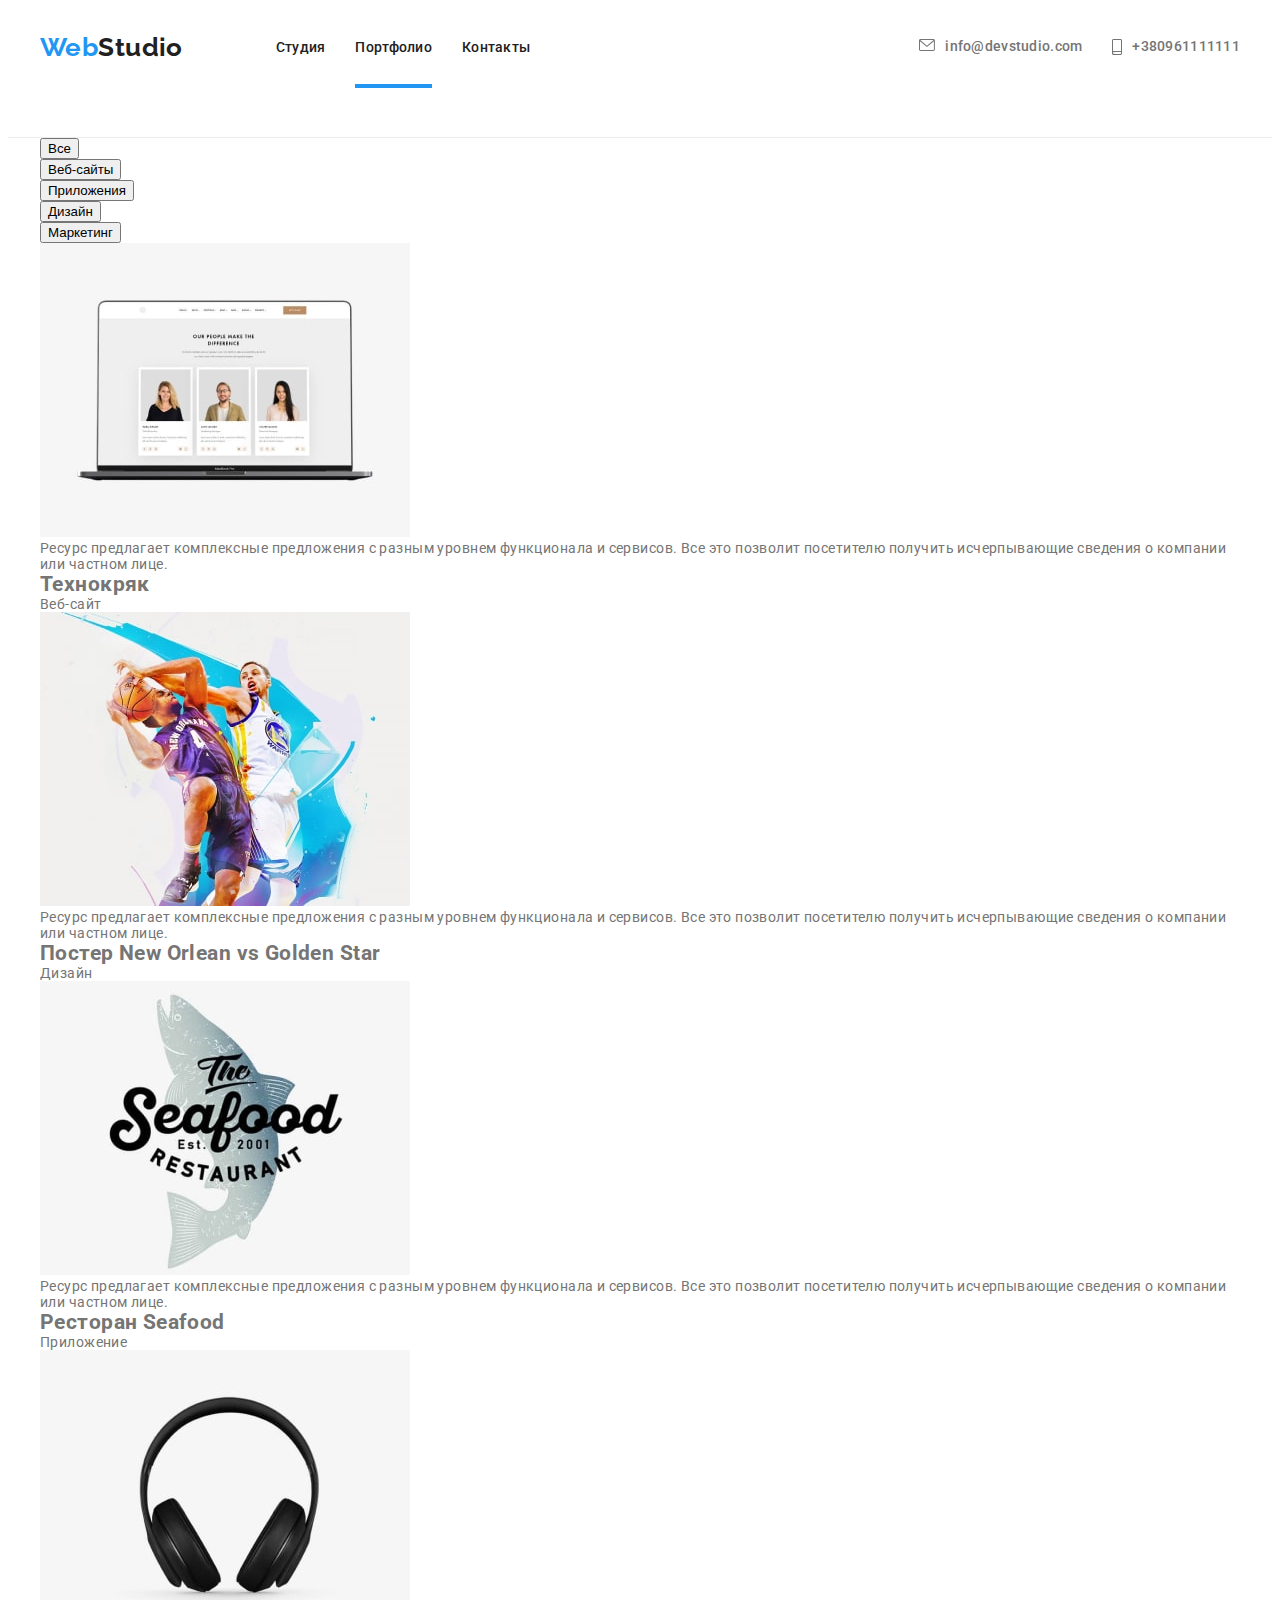
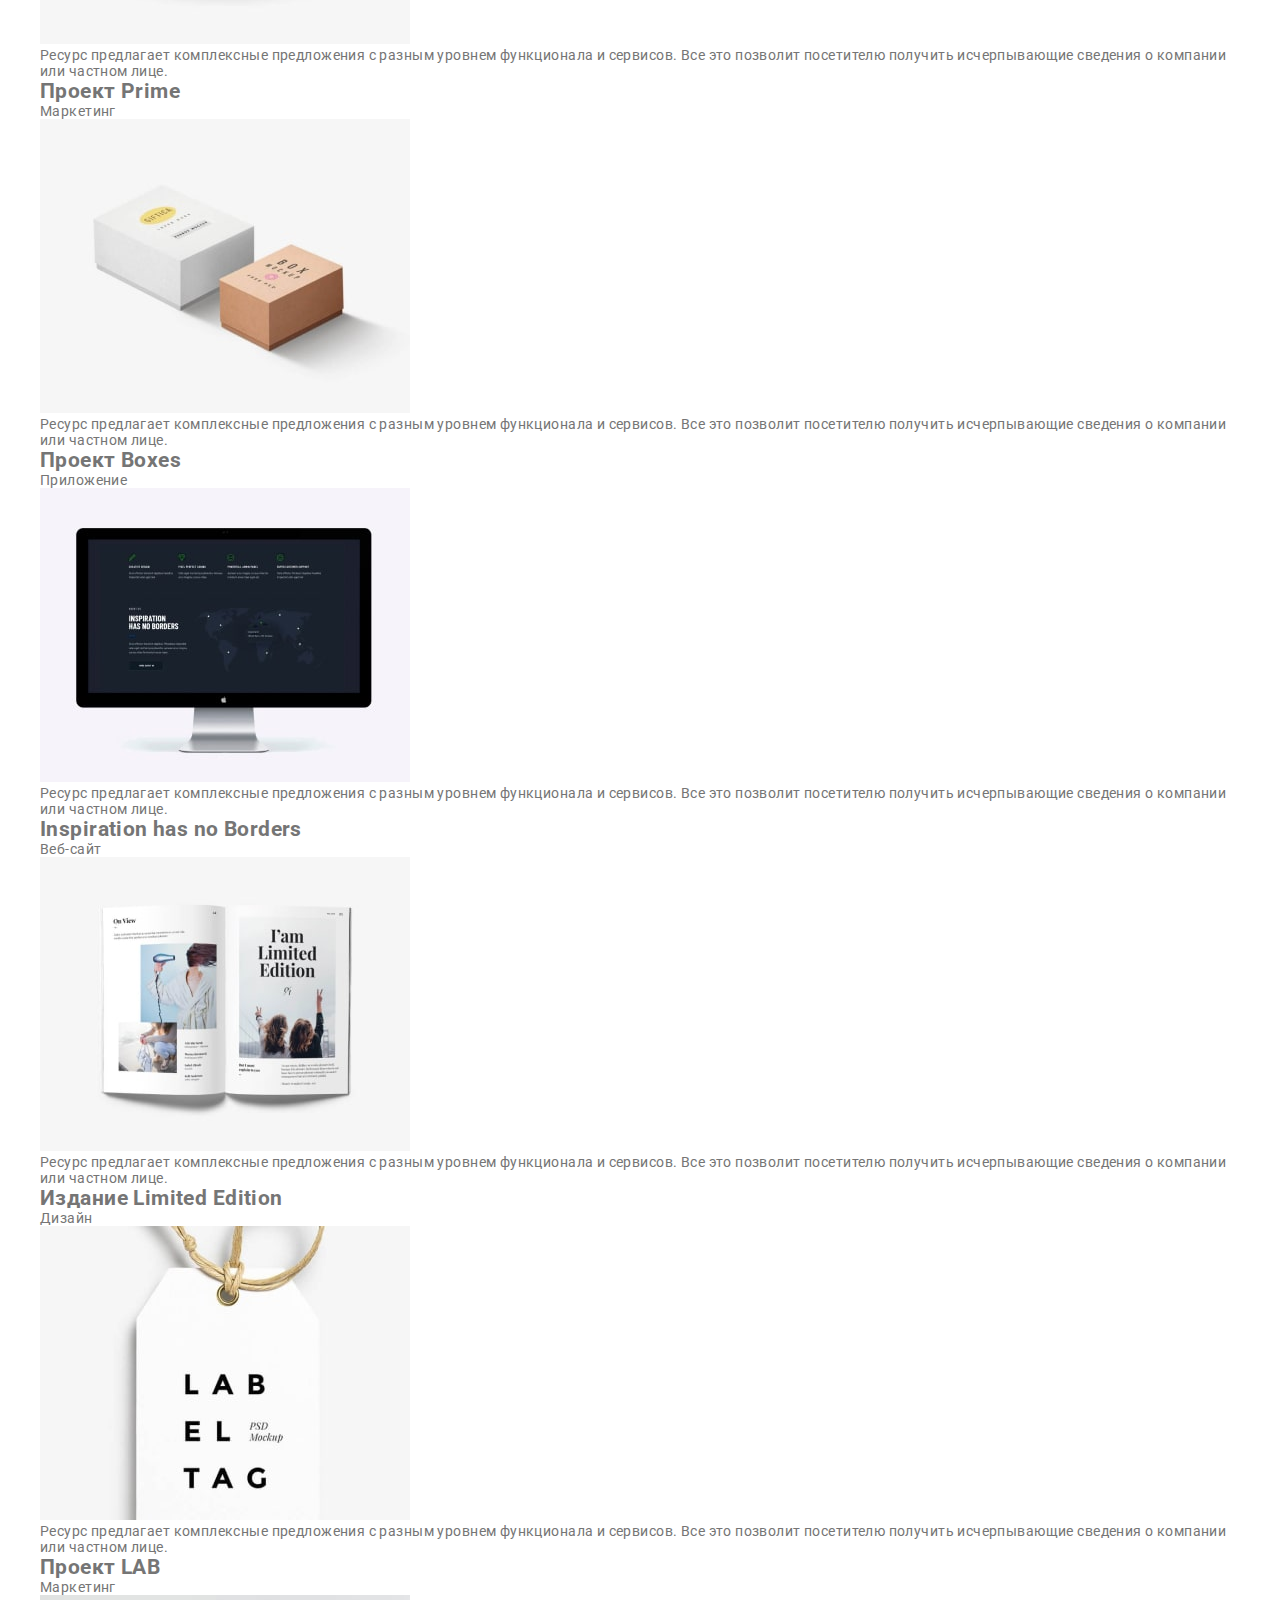
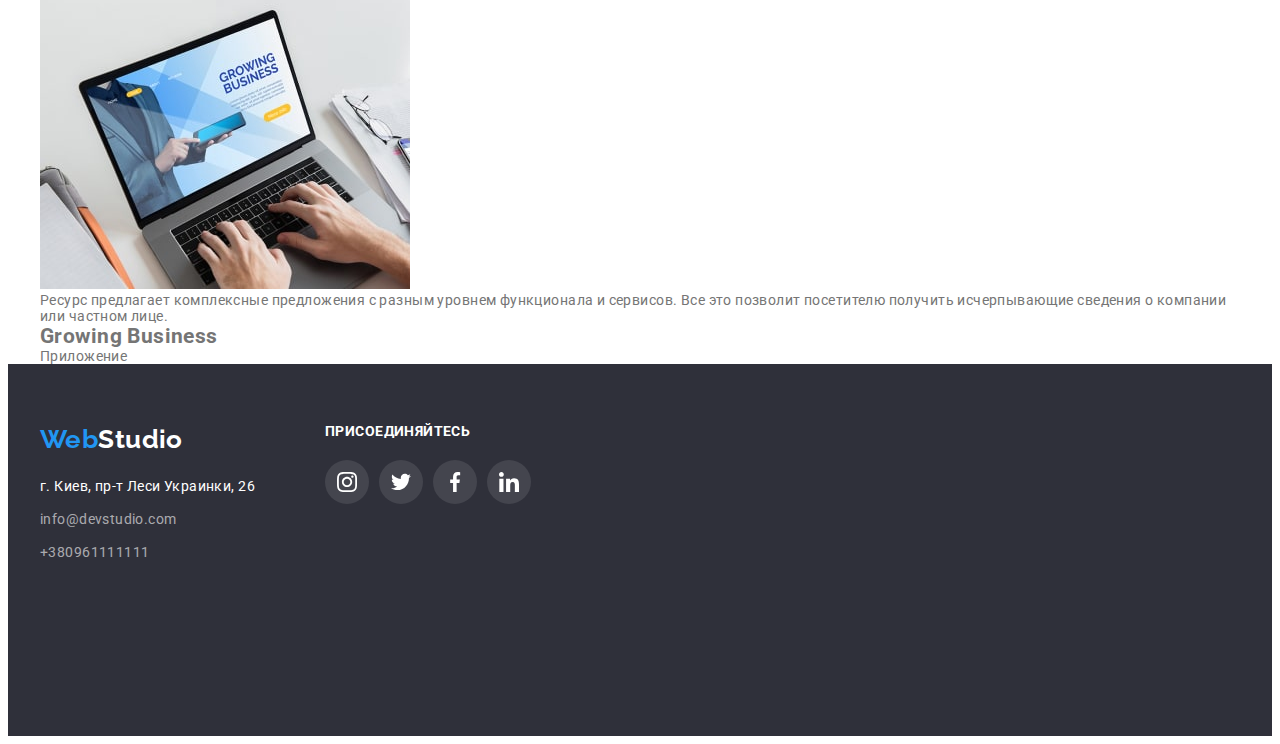
==== portfolio.html @ b2cb0546 "старт" ====
<!DOCTYPE html>
<html lang="ru">

<head>
    <meta charset="UTF-8">
    <meta http-equiv="X-UA-Compatible" content="IE=edge">
    <meta name="viewport" content="width=device-width, initial-scale=1.0">
    <title>Портфолио</title>
    <link rel="preconnect" href="https://fonts.googleapis.com">
    <link rel="preconnect" href="https://fonts.gstatic.com" crossorigin>
    <link href="https://fonts.googleapis.com/css2?family=Raleway:wght@700&family=Roboto:wght@400;500;700;900&display=swap" rel="stylesheet">
    <link rel="stylesheet" href="https://cdnjs.cloudflare.com/ajax/libs/modern-normalize/1.1.0/modern-normalize.min.css" integrity="sha512-wpPYUAdjBVSE4KJnH1VR1HeZfpl1ub8YT/NKx4PuQ5NmX2tKuGu6U/JRp5y+Y8XG2tV+wKQpNHVUX03MfMFn9Q==" crossorigin="anonymous" referrerpolicy="no-referrer"
    />
    <link rel="stylesheet" href="./css/style.css">
</head>

<body>
    <!--------------------------------- HEADER ------------->
    <header class="header">
        <div class="container">
            <a href="./index.html" class="header-logo-link link">
                <span class="style-logo"> Web</span>Studio
            </a>
            <nav class="header-navigation">
                <ul class="header-list list">
                    <li class="header-item menu"> <a href="./index.html" class="header-link link ">Студия</a>
                    </li>
                    <li class="header-item menu"> <a href="./portfolio.html" class="header-link link current ">Портфолио </a>
                    </li>
                    <li class="header-item"> <a href="" class="header-link link">Контакты </a>
                    </li>
                </ul>
            </nav>
            <ul class="header-list list">
                <li class="header-item men">
                    <a href="mailto:info@devstudio.com" class="header-mail link ">
                        <svg class="header-letter" width="16" height="12">
                        <use href="./images/icons.svg#icon-letter"></use>
                      </svg>info@devstudio.com</a>
                    
                </li>
                <li class="header-item">
                    <a href="Tel:+380961111111" class="header-tel link "><svg class="header-letter" width="10" height="16">
                        <use href="./images/icons.svg#icon-phone"></use>
                      </svg> +380961111111 </a>
                </li>
            </ul>
        </div>
    </header>
    <main>
        <!---------------------------CATALOG ---------------------------------------->

        <section class="catalog">
            <div class="container">
                <ul class="filtr-list list">
                    <li class="filtr-item"> <button type="button" class="filtr-btn">Все</button></li>
                    <li class="filtr-item"> <button type="button" class="filtr-btn">Веб-сайты</button></li>
                    <li class="filtr-item"> <button type="button" class="filtr-btn">Приложения</button></li>
                    <li class="filtr-item"> <button type="button" class="filtr-btn">Дизайн</button></li>
                    <li class="filtr-item"> <button type="button" class="filtr-btn">Маркетинг</button></li>
                </ul>

                <ul class="projects-list list">
                    <li class="projects-item">
                        <div class="progect-item-top">
                        <img src="./images/portfolio1.jpg" alt="Технокряк" width=370>
                        <p class="project-top-text">Ресурс предлагает комплексные предложения с разным уровнем функционала и сервисов. Все это позволит посетителю получить исчерпывающие сведения о компании или частном лице.</p>
                        </div>
                        <div class="catalog-name">
                            <h2 class="project-mini-tittle">Технокряк</h2>
                            <p class="project-sub-mini-tittle">Веб-сайт</p>
                        </div>

                    </li>
                    <li class="projects-item">
                         <div class="progect-item-top">
                             <img src=" ./images/portfolio2.jpg " alt="Постер New Orlean vs Golden Star" width=370>
                         <p class="project-top-text">Ресурс предлагает комплексные предложения с разным уровнем функционала и сервисов. Все это позволит посетителю получить исчерпывающие сведения о компании или частном лице.</p>
                    </div>
                        
                        <div class="catalog-name">
                            <h2 class="project-mini-tittle">Постер New Orlean vs Golden Star</h2>
                            <p class="project-sub-mini-tittle">Дизайн</p>
                        </div>
                    </li>

                    <li class="projects-item">
                        <div class="progect-item-top">
                            <img src="./images/portfolio3.jpg" alt="Ресторан Seafood" width=370>
                            <p class="project-top-text">Ресурс предлагает комплексные предложения с разным уровнем функционала и сервисов. Все это позволит посетителю получить исчерпывающие сведения о компании или частном лице.</p>
                    </div>
                        <div class="catalog-name">
                            <h2 class="project-mini-tittle">Ресторан Seafood</h2>
                            <p class="project-sub-mini-tittle">Приложение</p>
                        </div>
                    </li>

                    <li class="projects-item">
                        <div class="progect-item-top"> 
                            <img src=" ./images/portfolio4.jpg " alt=" Проект Prime" width=370>
                        <p class="project-top-text">Ресурс предлагает комплексные предложения с разным уровнем функционала и сервисов. Все это позволит посетителю получить исчерпывающие сведения о компании или частном лице.</p>
                        </div>
                        <div class="catalog-name">
                            <h2 class="project-mini-tittle">Проект Prime</h2>
                            <p class="project-sub-mini-tittle">Маркетинг</p>
                        </div>
                    </li>

                    <li class="projects-item">
                        <div class="progect-item-top">
                            <img src="./images/portfolio5.jpg" alt="Проект Boxes" width=370>
                        <p class="project-top-text">Ресурс предлагает комплексные предложения с разным уровнем функционала и сервисов. Все это позволит посетителю получить исчерпывающие сведения о компании или частном лице.</p>
                        </div>
                        <div class="catalog-name">
                            <h2 class="project-mini-tittle">Проект Boxes</h2>
                            <p class="project-sub-mini-tittle">Приложение</p>
                        </div>
                    </li> 
                    <li class="projects-item">
                    <div class="progect-item-top">
                        <img src=" ./images/portfolio6.jpg " alt="Веб-сайт " width=370>
                    <p class="project-top-text">Ресурс предлагает комплексные предложения с разным уровнем функционала и сервисов. Все это позволит посетителю получить исчерпывающие сведения о компании или частном лице.</p>
                     </div>
                        <div class="catalog-name">
                            <h2 class="project-mini-tittle">Inspiration has no Borders</h2>
                            <p class="project-sub-mini-tittle">Веб-сайт</p>
                        </div>
                    </li>

                    <li class="projects-item">
                        <div class="progect-item-top">
                            <img src="./images/portfolio7.jpg" alt="Издание Limited Edition" width=370>
                        <p class="project-top-text">Ресурс предлагает комплексные предложения с разным уровнем функционала и сервисов. Все это позволит посетителю получить исчерпывающие сведения о компании или частном лице.</p>
                        </div>
                        <div class="catalog-name">
                            <h2 class="project-mini-tittle">Издание Limited Edition</h2>
                            <p class="project-sub-mini-tittle">Дизайн</p>
                        </div>
                    </li>

                    <li class="projects-item">
                        <div class="progect-item-top">
                            <img src=" ./images/portfolio8.jpg " alt="Проект LAB" width=370>
                            <p class="project-top-text">Ресурс предлагает комплексные предложения с разным уровнем функционала и сервисов. Все это позволит посетителю получить исчерпывающие сведения о компании или частном лице.</p>
                            </div>
                        
                        <div class="catalog-name">
                            <h2 class="project-mini-tittle">Проект LAB</h2>
                            <p class="project-sub-mini-tittle">Маркетинг</p>
                        </div>
                    </li>

                    <li class="projects-item">
                        <div class="progect-item-top">
                            <img src="./images/portfolio9.jpg" alt="Growing Business" width=370>
                            <p class="project-top-text">Ресурс предлагает комплексные предложения с разным уровнем функционала и сервисов. Все это позволит посетителю получить исчерпывающие сведения о компании или частном лице.</p>
                             </div>
                        <div class="catalog-name">
                            <h2 class="project-mini-tittle">Growing Business</h2>
                            <p class="project-sub-mini-tittle">Приложение</p>
                        </div>
                    </li>
                </ul>
            </div>
        </section>

    </main>
    <!-----------------------------FOOTER-CONTACTS---------------->

    <footer class="contacts">
        <div class=" container">
           <div class="contact"> <a href="./index.html" class="contacts-logo link">
            <span class="style-logo"> Web</span>Studio</a>
        <address class="adress ">
        <ul class="contacts-list list">
            <li>
                <a href="https://goo.gl/maps/p9jRP7iRodz7BPSg7
                " class="contacts-adress link" target="_blank"> г. Киев, пр-т Леси Украинки, 26</a>
            </li>
            <li class="contacts-item">
                <a href="mailto:info@devstudio.com" class="contacts-mail-link link ">info@devstudio.com</a></li>
            <li class="contacts-item">
                <a href="Tel:+380961111111" class="contacts-tel-link link"> +380961111111</a>
            </li>
        </ul>
        </address></div>
            <div class="contacts-icons"><h2 class="contacts-tittle">присоединяйтесь</h2>
                <ul class="contacts-icons-list list">
                    <li class="contacts-icons-item"><a href="" class="contacts-icons-link link"><svg width="20" height="20"><use href="./images/icons.svg#icon-instagram"></use></svg></a></li>
                    <li class="contacts-icons-item"><a href="" class="contacts-icons-link link"><svg width="20" height="20"><use href="./images/icons.svg#icon-twitter"></use></svg></a></li>
                    <li class="contacts-icons-item"><a href="" class="contacts-icons-link link"><svg width="20" height="20"><use href="./images/icons.svg#icon-facebook"></use></svg></a></li>
                    <li class="contacts-icons-item"><a href="" class="contacts-icons-link link"><svg width="20" height="20"><use href="./images/icons.svg#icon-linkedin"></use></svg></a></li>
            </div>
        </div>

    </footer>
</body>

</html>
---- css/style.css ----
:root {
    --header-color: #ffffff;
    --first-tittle-color: #ffffff;
    --second-tittle-color: #212121;
    --text-tittle-color: #757575;
    --accent-color: #2196f3;
    --basic-color: #2f303a;
    --contacts-color: rgba(255, 255, 255, 0.6);
    --background-team: #F5F4FA;
    --icon:#AFB1B8;
}

p,
h1,
h2,
h3,
h4,
h5,
h6 {
    margin: 0;
}

ul,
ol {
    margin: 0;
    padding: 0;
}

button {
    cursor: pointer;
}

body {
    font-family: "Roboto", sans-serif;
    color: var(--text-tittle-color);
    letter-spacing: 0.03em;
    font-size: 14px;
    background-color: var(--first-tittle-color);
}

.list {
    list-style: none;
}

.link {
    text-decoration: none;
}

.container {
    width: 1200px;
    padding-left: 15px;
    padding-right: 15px;
    margin: 0 auto;
}


/***************************HEADER*******************/

.header>.container,
.header-navigation {
    display: flex;
    align-items: center;
}

.header {
    padding-top: 24px;
    padding-bottom: 25px;
    min-height: 80px;
    border-bottom: 1px solid #ECECEC;
}

.header-logo-link {
    font-family: 'Raleway';
    font-weight: 700;
    font-size: 26px;
    line-height: 1.19;
    margin-right: 93px;
    color: var(--second-tittle-color);
}

.style-logo {
    color: var(--accent-color);
}



.header-list {
    display: flex;
    margin-left: auto;
   
}

.menu{
    margin-right: 30px;
}


.header-link {
    font-weight: 500;
    font-size: 14px;
    line-height: 1.14;
    letter-spacing: 0.02em;
    
    color: var(--second-tittle-color);
    transition: color 250ms cubic-bezier(0.4, 0, 0.2, 1);
}

.header-link:hover,
.header-link:focus {
    color: var( --accent-color);
}

.current {
    position: relative;
}
.current:after{
    display: block;
    content:"";
    width: 100%;
    height: 4px;
    position: absolute;
    bottom: -33px;
    background-color: var(--accent-color);
    color: var(--accent-color);
    transition: fill 250ms cubic-bezier(0.4, 0, 0.2, 1);      
}
.header-letter{ margin-right: 10px;
    fill: currentColor;
}
.header-mail,
.header-tel {
    font-weight: 500;
    font-size: 14px;
    line-height: 1.14;
    letter-spacing: 0.02em;
    display: flex;
    color: var(--text-tittle-color);
    transition: color 250ms cubic-bezier(0.4, 0, 0.2, 1);
    
}

.header-mail {
    margin-right: 30px;
    
}

.header-mail:hover,
.header-mail:focus {
    color: var(--accent-color);
}

.header-tel:hover,
.header-tel:focus {
    color: var(--accent-color);
}


/************************HERO**********************/

.hero {
    min-height: 600px;
    padding-top: 200px;
    padding-bottom: 200px;
    background-image:linear-gradient(
        to top,
        rgba(47, 48, 58, 0.4), rgba(47, 48, 58, 0.4)),
        url(../images/logo.jpg);
    width: 1600px;
    background-repeat: no-repeat;
    background-position: center;
    block-size: cover;
    margin-left: auto;
    margin-right: auto;
}
.hero-tittle {
    font-weight: 900;
    font-size: 44px;
    line-height: 1.36;
    text-align: center;
    letter-spacing: 0.06em;
    text-transform: uppercase;
    max-width: 696px;
    margin-left: auto;
    margin-right: auto;
    margin-bottom: 30px;
    color: var(--first-tittle-color);
}

.hero-btn {
    font-weight: 700;
    font-size: 16px;
    line-height: 1.88;
    display: block;
    align-items: center;
    text-align: center;
    letter-spacing: 0.06em;
    margin-left: auto;
    margin-right: auto;
    background: var(--accent-color);
    box-shadow: 0px 4px 4px rgba(0, 0, 0, 0.15);
    border-radius: 4px;
    border: none;
    min-width: 200px;
    height: 50px;
    color: var(--first-tittle-color);
}


/***********************ADVANTAGE********************/

.advantage {
    padding-top: 94px;
    padding-bottom: 94px;
}

.advantage-list {
    margin-right: -30px;
    display: flex;
}

.advantage-item {
    width: calc (100% / 4 - 30px);
    margin-right: 30px;
}
.advantage-svg{
    height: 120px;
    background: #F5F4FA;
border-radius: 4px;
display: flex;
align-items: center;
justify-content: center;
margin-bottom: 30px;
}
.advantage-tittle {
    line-height: 1.14;
    text-transform: uppercase;
    font-size: 14px;
    letter-spacing: 0.03em;
    color: var(--second-tittle-color);
    margin-bottom: 10px;
}

.advantage-sub-tittle {
    font-size: 14px;
    line-height: 1.71;
    letter-spacing: 0.03em;
    color: var(--text-tittle-color)
}


/***********************WORK*********************/

.work {
    padding-bottom: 94px;
}

.work-tittle {
    margin-bottom: 50px;
    font-size: 36px;
    line-height: 1.16;
    text-align: center;
    color: var(--second-tittle-color);
}

.work-list {
    display: flex;
    position: relative;
}
.work-top-text{
    bottom: 5px;
    width: 370px;
    height: 70px;
    padding-top: 27px;
    padding-bottom: 27px;
    position: absolute;
    font-style: normal;
font-weight: 700;
font-size: 14px;
line-height: 1.14;
text-align: center;
text-transform: uppercase;
background: rgba(47, 48, 58, 0.8);
color: var(--first-tittle-color);
}

.work-item:not(:last-child) {
    margin-right: 30px;
}


/*---------------------TEAM---------*/

.team {
    min-height: 648px;
    background: var(--background-team);
    padding-bottom: 94px;
    padding-top: 94px;
}

.team-tittle {
    margin-bottom: 50px;
    font-size: 36px;
    line-height: 1.16;
    text-align: center;
    color: var(--second-tittle-color);
}

.team-list {
    display: flex;
}

.team-item:not(:last-child) {
    margin-right: 30px;
}

.team-item {
    background-color: var(--first-tittle-color);
    max-width: 270px;
    min-height: 368px;
    box-shadow: 0px 1px 3px rgba(0, 0, 0, 0.12), 0px 1px 1px rgba(0, 0, 0, 0.14), 0px 2px 1px rgba(0, 0, 0, 0.2);
    border-radius: 0px 0px 4px 4px;
}

.name {
    padding-top: 30px;
    padding-bottom: 30px;
}

.team-mini-tittle {
    font-weight: 500;
    font-size: 16px;
    line-height: 1.18;
    text-align: center;
    color:var(--second-tittle-color);
}

.team-sub-mini-tittle {
    margin-top: 10px;
    font-size: 16px;
    line-height: 1.18;
    text-align: center;
}
.team-list-icons{
    margin: 16px 32px 0 32px;
    display: flex;
    justify-content: center
}
.team-item-icons:not(:last-child){
    margin-right: 10px;
}
    .team-icons-link{
        display: flex;
        justify-content: center;
        align-items: center;
        border-radius: 50%;
        width: 44px;
        height: 44px;
       fill: #AFB1B8;
       transition: fill 250ms cubic-bezier(0.4, 0, 0.2, 1),
        background-color 250ms cubic-bezier(0.4, 0, 0.2, 1);
       
    }

    .team-icons-link:hover,
    .team-icons-link:focus{
       
        fill: var(--first-tittle-color);
        background-color:var(--accent-color);
        
     }

/*---------------------CLIENTS-------------------*/
.clients{
    padding-top: 94px;
    padding-bottom: 94px;
}
.clients-tittle{
    font-weight: 700;
font-size: 36px;
line-height: 1.16;
text-align: center;
color: var(--second-tittle-color);
margin-bottom: 50px;

}
.clients-list{
    display: flex;
    justify-content: center;
}
.clients-item{
    
    
}
    

    .clients-item:not(:last-child){
        margin-right: 30px;
    }
    .clients-icons-link:hover,
    .clients-icons-link:focus{
        border: 1px solid var(--accent-color);
        border-radius: 4px;
        fill: var(--accent-color);
    }
    .clients-icons-link{
        width: 170px;
    height: 92px;
    border: 1px solid #AFB1B8;
    border-radius: 4px;
    display: flex;
    justify-content: center;
    align-items: center;
    fill: #AFB1B8;
    transition: fill 250ms cubic-bezier(0.4, 0, 0.2, 1);
    }
/*---------------FOOTER_CONTACTS-----------------*/

.contacts {
    min-height: 252px;
    padding-top: 60px;
    padding-bottom: 60px;
    background: var(--basic-color);
}
.contacts>.container{display: flex;}
.contacts-logo {
    font-family: 'Raleway';
    font-weight: 700;
    font-size: 26px;
    line-height: 1.19;
    color: var(--first-tittle-color);
}

.style-logo {
    color: var(--accent-color);
}

.adress {
    margin-top: 20px;
}

.contacts-list {}

.contacts-adress {
    font-style: normal;
}

.contacts-adress {
    font-style: normal;
    font-size: 14px;
    line-height: 1.71;
    letter-spacing: 0.03em;
    color: var(--first-tittle-color);
}

.contacts-item {
    margin-top: 9px;
}

.contacts-mail-link,
.contacts-tel-link {
    font-style: normal;
    font-weight: 400;
    font-size: 14px;
    line-height: 1.71;
    color: var(--contacts-color);
    transition: color 250ms cubic-bezier(0.4, 0, 0.2, 1);
}

.contacts-tel-link:hover,
.contacts-tel-link:focus {
    color: var(--accent-color);
}
.contacts-tittle{
font-size: 14px;
line-height: 1.14;
text-transform: uppercase;

color: var(--first-tittle-color);
}
.contacts-mail-link:hover,
.contacts-mail-link:focus {
    color: var(--accent-color);}
    .contacts-icons-list{display: flex;}
    .contacts-icons{
        width: 206px;
        height: 80px;
        margin-left: 70px;
    }
    .contacts-icons-list{
        margin-top: 20px;
    }
    .contacts-icons-item:not(:last-child){
        margin-right: 10px;

    }
        
         .contacts-icons-link:hover,
         .contacts-icons-link:focus{
             background-color: var(--accent-color);

         }

    .contacts-icons-link{
       display: flex;
        justify-content: center;
        align-items: center;
         width: 44px;
        height: 44px;
        border-radius: 50%;
         background-color: rgba(255, 255, 255, 0.1);
        fill: #FFFFFF;
        transition: color 250ms cubic-bezier(0.4, 0, 0.2, 1),
        background-color 250ms cubic-bezier(0.4, 0, 0.2, 1);
       
    }
    .subscribe{
        margin-left: 93px;
    }
    .subscribe-form{
         display: flex;
        align-items: flex-end;
    }
    .mail{
        display: flex;
        flex-direction: column;
        
    }
    .mail__label{
        margin-bottom: 20px;
        font-family: 'Roboto';
        font-style: normal;
        font-weight: 700;
        font-size: 14px;
        line-height: 16px;
        letter-spacing: 0.03em;
        text-transform: uppercase;
        color: var(--first-tittle-color);
    }
    .mail__input{
        min-width: 358px ;
       height: 50px;
    border: 1px solid rgba(255, 255, 255, 0.3);
    filter: drop-shadow(0px 4px 4px rgba(0, 0, 0, 0.15));
    border-radius: 4px;
    background-color: transparent;
    padding-left: 16px;
    font-family: 'Roboto';
    font-style: normal;
    font-weight: 400;
    font-size: 16px;
    line-height: 1.25;
    display: flex;
    align-items: center;
    letter-spacing: 0.03em;
    color: var(--first-tittle-color);
    }
    .mail__input::placeholder{
        font-family: 'Roboto';
        font-style: normal;
        font-weight: 400;
        font-size: 16px;
        line-height: 1.25;
        display: flex;
        align-items: center;
        letter-spacing: 0.03em;
        
        color: rgba(255, 255, 255, 0.6);
    }

    .subscribe-form__button{
        position: relative;
        margin-left: 12px;
        height: 50px;
        padding: 10px 29px;
        padding-right: 62px;
        background-color: var(--accent-color);
        border-radius: 4px;
        font-family: 'Roboto';
        font-style: normal;
        font-weight: 700;
        font-size: 16px;
        line-height:  1.88;
        display: flex;
        align-items: center;
        text-align: center;
        letter-spacing: 0.06em;
        
        border: none;
        color: var(--first-tittle-color);
    }
.subscribe-form__icon{
    right: 28px;
    top: 13px;
    position: absolute;
    fill:var(--first-tittle-color);
    background-size: contain;

}
/*-------------------MODAL--------------*/
.backdrop{
    position: fixed;
    width: 100%;
    height: 100%;
    background: rgba(0, 0, 0, 0.2);
    top: 0;
    opacity: 1;
    transition: opacity  250ms cubic-bezier(0.4, 0, 0.2, 1),
    visibility 250ms cubic-bezier(0.4, 0, 0.2, 1) ;
    
    
}
.modal{
    padding-left: 41px;
    padding-top: 40px;
    padding-right: 39px;
    padding-bottom: 40px;
    position: absolute;
    top: 50%;
    left: 50%;
    transform:translate(-50%, -50%);
    width: 528px;
    min-height: 581px;
    background: var(--first-tittle-color);
    box-shadow: 0px 1px 3px rgba(0, 0, 0, 0.12), 0px 1px 1px rgba(0, 0, 0, 0.14), 0px 2px 1px rgba(0, 0, 0, 0.2);
    border-radius: 4px;

}
.vector:hover,
.vector:focus{
fill:var(--accent-color);
}

.is-hidden{
    opacity: 0;
    pointer-events:none;
    visibility:hidden;

}

.modal-button{
    position: absolute;
    right: 8px;
    top: 10px;
    width: 30px;
    height: 30px;
background: #FFFFFF;
border: 1px solid rgba(0, 0, 0, 0.1);
box-sizing: border-box;
border-radius: 100%;
display: flex;
align-items: center;
justify-content: center;
}
.modal-tittle{
    margin-bottom: 12px;
    font-weight: 700;
    font-size: 20px;
    line-height: 1,15;
    text-align: center;
    color: var(--second-tittle-color);
    text-align: center;
}
.modal-fild{ 
    margin-bottom: 10px;
    
}
.modal-label{
    font-weight: 400;
    font-size: 12px;
    line-height: 1,6;
    letter-spacing: 0.01em;
    color: var(--text-tittle-color);
}
    
    
.input-wrap{
    margin-top: 4px;
position: relative;
}
.modal-input{
    width: 448px;
    height: 40px;
    border: 1px solid rgba(33, 33, 33, 0.2);
    box-sizing: border-box;
    border-radius: 4px;
    padding-left: 30px;
    padding-top: 11px;
    padding-bottom: 11px;
    outline: none;
}
.modal-input:focus {
border-color: var(--accent-color);
}

.input-icon{
    position: absolute;
    left: 8px;
    top: 50%;
    transform:translateY(-50%)
}
.modal-input:focus + .input-icon {
    fill: var(--accent-color);

}
.modal-coment{
    margin-top: 4px;
    padding-left: 16px;
    padding-top: 12px;
    width: 448px;
    height: 120px;
    border: 1px solid rgba(33, 33, 33, 0.2);
    box-sizing: border-box;
    resize: none;
}
.modal-coment:focus {
    outline-color: var(--accent-color);
}
.form-link{
    color:var(--accent-color)
}



.modal-license{
    display: flex;
    justify-content: center;
    margin: 0 auto;
    margin-top: 20px;
    margin-bottom: 30px;
    width: 100%;
    line-height:1.71;
}
.license-icon{
    box-shadow: 0px 1px 3px rgba(0, 0, 0, 0.12),
    0px 1px 1px rgba(0, 0, 0, 0.14),
    0px 2px 1px rgba(0, 0, 0, 0.2);
    border-radius: 4px;
    border: 2px solid var(--second-tittle-color);
    fill:transparent;
}
.modal-check {
    -webkit-appearance: none;
    -moz-appearance: none;
    appearance: none;
} 
.modal-check:checked+.license-icon {
    background-color: var(--accent-color);
    border: none;
    fill:var(--first-tittle-color);
}


.modal-btn-sumbit{
    margin: 0 auto;
color: var(--first-tittle-color);
background-color: var(--accent-color);
box-shadow: 0px 4px 4px rgba(0, 0, 0, 0.15);
border-radius: 4px;
border: none;
font-weight: 700;
font-size: 16px;
line-height: 1.88;
display: block;
align-items: center;
text-align: center;
letter-spacing: 0.06em;
padding: 10px 55px;
/*-------------II page Profile---------*/


/*----------CATALOG------------*/

.catalog {
    padding-top: 94px;
    padding-bottom: 94px;
}

.filtr-list {
    margin-bottom: 50px;
    display: flex;
    justify-content: center
}

.filtr-item:not(:last-child) {
    margin-right: 8px;
}
.filtr-btn:hover,
.filtr-btn:focus {
    box-shadow: 0px 3px 1px rgba(0, 0, 0, 0.1), 0px 1px 2px rgba(0, 0, 0, 0.08), 0px 2px 2px rgba(0, 0, 0, 0.12);
    border-radius: 4px;
    color: var(--first-tittle-color);
    background-color: var(--accent-color);
}
.filtr-btn {
    padding: 6px 22px;
    border: none;
    font-weight: 500;
    font-size: 16px;
    line-height: 1.62;
    text-align: center;
    color: #212121;
    background: #F5F4FA;
    border-radius: 4px;
    transition: fill 250ms cubic-bezier(0.4, 0, 0.2, 1),
    background-color 250ms cubic-bezier(0.4, 0, 0.2, 1);
    
}



.projects-list {
    display: flex;
    flex-wrap: wrap;
    margin-right: -30px;
    margin-bottom: -30px;
}

.projects-item:hover{
    box-shadow: 0px 1px 1px rgba(0, 0, 0, 0.12), 0px 4px 4px rgba(0, 0, 0, 0.06), 1px 4px 6px rgba(0, 0, 0, 0.16);

}

.projects-item {
    flex-basis: calc(100% / 3 - 30px);
    margin-right: 30px;
    margin-bottom: 30px;
    border: 1px solid #EEEEEE;
    width: 370px;
    min-height: 404px;
    position: relative;
}
.projects-item:hover .project-top-text{
    transform: translate(0);
   
    
}
.progect-item-top{
    overflow: hidden;
    position: relative;
}
.project-top-text{
    position: absolute;
    top: 0;
    left: 0;
    font-style: normal;
    font-weight: 400;
    font-size: 18px;
    line-height: 1.56;
    padding-left: 24px;
    padding-right: 24px;
    padding-top: 67px;
    padding-bottom: 63px;
    color: var(--first-tittle-color);
    background: rgba(33, 150, 243, 0.9);
    transform: translateY(100%);
    transition: transform 250ms cubic-bezier(0.4, 0, 0.2, 1);
    

}
.projects-item:nth-last-child(3n+1) {
    margin-right: 0;
}

.projects-item:nth-last-child(-n+3) {
    margin-bottom: 0;
}

.catalog-name {
    padding: 24px 20px;
}

.project-mini-tittle {
    font-weight: 700;
    font-size: 18px;
    line-height: 2.0;
    letter-spacing: 0.06em;
    margin-bottom: 4px;
    color: var(--second-tittle-color);
}

.project-sub-mini-tittle {
    font-weight: 400;
    font-size: 16px;
    line-height: 1.88;
    letter-spacing: 0.03em;
    color: var(--text-tittle-color);
}
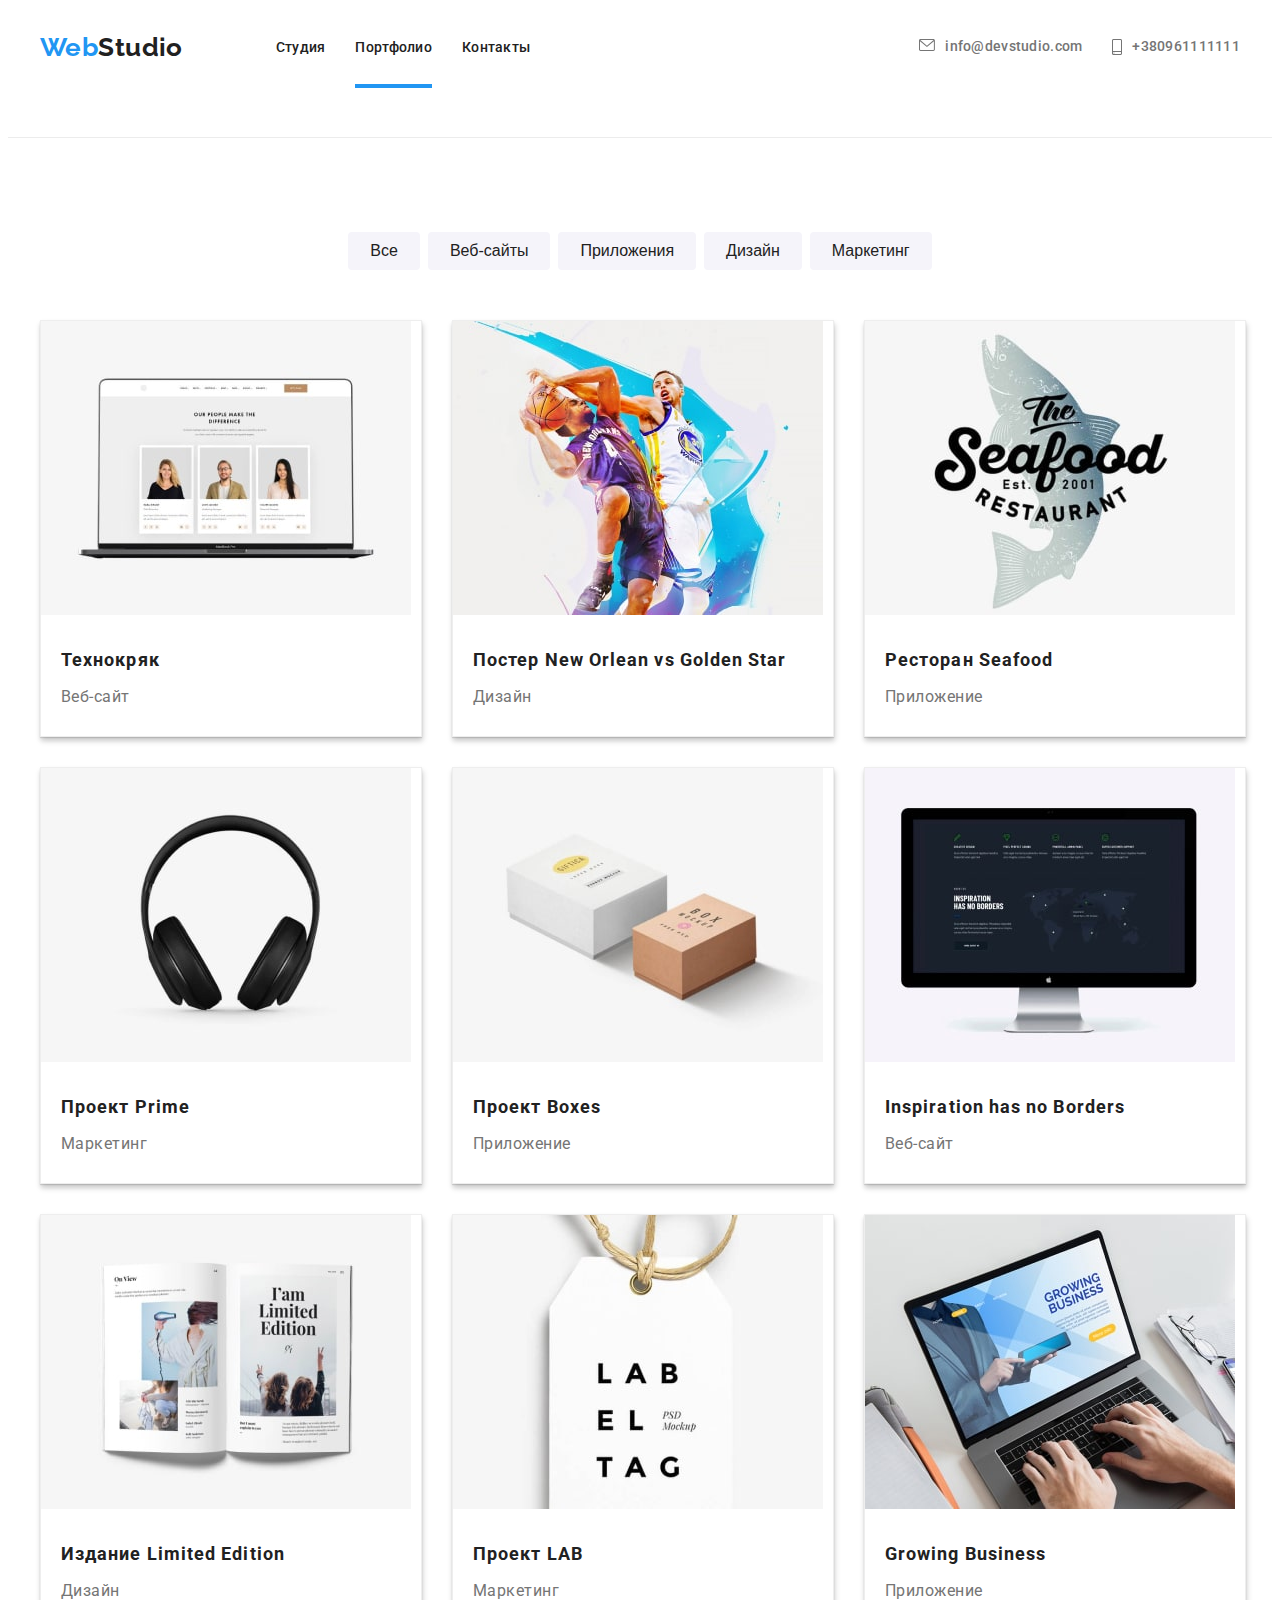
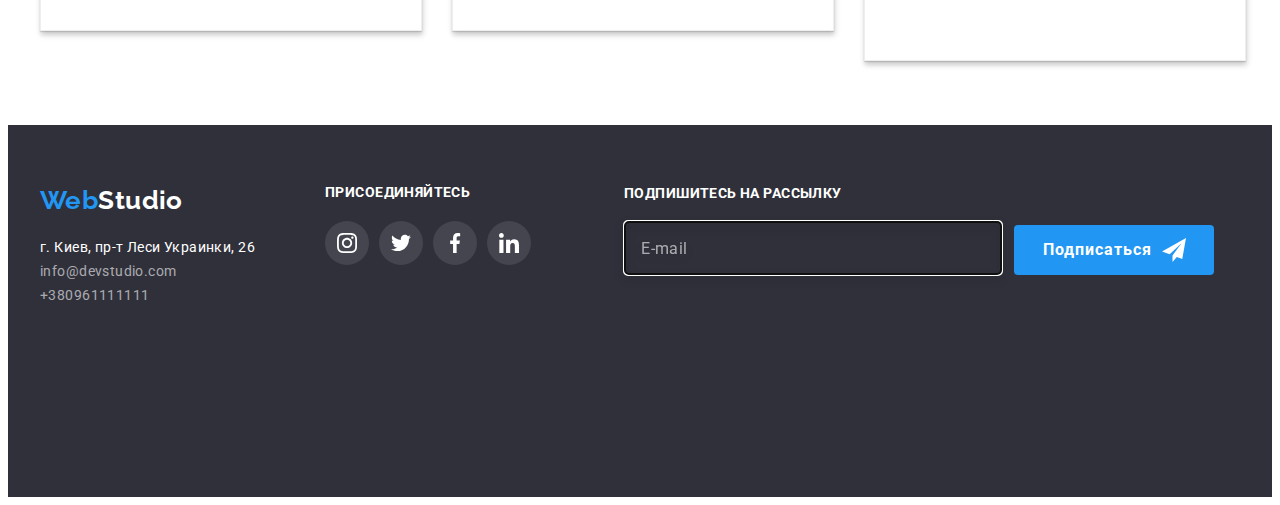
==== commit ae7d16ed: "BEM+SASS" ====
--- a/portfolio.html
+++ b/portfolio.html
@@ -12,152 +12,188 @@
     <link rel="stylesheet" href="https://cdnjs.cloudflare.com/ajax/libs/modern-normalize/1.1.0/modern-normalize.min.css" integrity="sha512-wpPYUAdjBVSE4KJnH1VR1HeZfpl1ub8YT/NKx4PuQ5NmX2tKuGu6U/JRp5y+Y8XG2tV+wKQpNHVUX03MfMFn9Q==" crossorigin="anonymous" referrerpolicy="no-referrer"
     />
     <link rel="stylesheet" href="./css/style.css">
+    <link rel="stylesheet" href="./css/main.min.css">
 </head>
 
 <body>
     <!--------------------------------- HEADER ------------->
     <header class="header">
         <div class="container">
-            <a href="./index.html" class="header-logo-link link">
-                <span class="style-logo"> Web</span>Studio
+            <a href="./index.html" class="header__logo logo link">
+                <span class="header__logo__style"> Web</span>Studio
             </a>
-            <nav class="header-navigation">
-                <ul class="header-list list">
-                    <li class="header-item menu"> <a href="./index.html" class="header-link link ">Студия</a>
-                    </li>
-                    <li class="header-item menu"> <a href="./portfolio.html" class="header-link link current ">Портфолио </a>
-                    </li>
-                    <li class="header-item"> <a href="" class="header-link link">Контакты </a>
+            <nav class="navigation">
+                <ul class="menu-list list">
+                    <li class=" menu-list__item ">
+                        <a href="./index.html" class="menu-list__link link ">Студия</a>
+                    </li>
+                    <li class=" menu-list__item ">
+                        <a href="./portfolio.html" class="menu-list__link link current">Портфолио </a>
+                    </li>
+                    <li class=" menu-list__item">
+                        <a href="" class="menu-list__link link">Контакты </a>
                     </li>
                 </ul>
             </nav>
-            <ul class="header-list list">
-                <li class="header-item men">
-                    <a href="mailto:info@devstudio.com" class="header-mail link ">
+            <ul class="connect list">
+                <li class="connect__item">
+                    <a href="mailto:info@devstudio.com" class="connect__mail link ">
                         <svg class="header-letter" width="16" height="12">
-                        <use href="./images/icons.svg#icon-letter"></use>
-                      </svg>info@devstudio.com</a>
-                    
+                            <use href="./images/icons.svg#icon-letter"></use>
+                        </svg>info@devstudio.com</a>
                 </li>
-                <li class="header-item">
-                    <a href="Tel:+380961111111" class="header-tel link "><svg class="header-letter" width="10" height="16">
-                        <use href="./images/icons.svg#icon-phone"></use>
-                      </svg> +380961111111 </a>
+                <li class="connect__item">
+                    <a href="Tel:+380961111111" class="connect__tel link ">
+                        <svg class="header-letter" width="10" height="16">
+                            <use href="./images/icons.svg#icon-phone"></use>
+                        </svg> +380961111111 </a>
                 </li>
             </ul>
         </div>
-    </header>
+    </header> 
+    <!---------------------------CATALOG ---------------------------------------->
     <main>
-        <!---------------------------CATALOG ---------------------------------------->
-
         <section class="catalog">
             <div class="container">
-                <ul class="filtr-list list">
-                    <li class="filtr-item"> <button type="button" class="filtr-btn">Все</button></li>
-                    <li class="filtr-item"> <button type="button" class="filtr-btn">Веб-сайты</button></li>
-                    <li class="filtr-item"> <button type="button" class="filtr-btn">Приложения</button></li>
-                    <li class="filtr-item"> <button type="button" class="filtr-btn">Дизайн</button></li>
-                    <li class="filtr-item"> <button type="button" class="filtr-btn">Маркетинг</button></li>
+                <ul class="catalog-list list">
+                    <li class="catalog-list__item"> 
+                        <button type="button" class="catalog-list__btn">Все</button>
+                    </li>
+                    <li class="catalog-list__item"> 
+                        <button type="button" class="catalog-list__btn">Веб-сайты</button>
+                    </li>
+                    <li class="catalog-list__item"> 
+                        <button type="button" class="catalog-list__btn">Приложения</button>
+                    </li>
+                    <li class="catalog-list__item"> 
+                        <button type="button" class="catalog-list__btn">Дизайн</button>
+                    </li>
+                    <li class="catalog-list__item"> 
+                        <button type="button" class="catalog-list__btn">Маркетинг</button>
+                    </li>
                 </ul>
-
+<!-- ------------------------------PROGECT------------------------------- -->
                 <ul class="projects-list list">
-                    <li class="projects-item">
-                        <div class="progect-item-top">
+                    <li class="projects-list__item">
+                        <div class="projects-content">
                         <img src="./images/portfolio1.jpg" alt="Технокряк" width=370>
-                        <p class="project-top-text">Ресурс предлагает комплексные предложения с разным уровнем функционала и сервисов. Все это позволит посетителю получить исчерпывающие сведения о компании или частном лице.</p>
-                        </div>
-                        <div class="catalog-name">
-                            <h2 class="project-mini-tittle">Технокряк</h2>
-                            <p class="project-sub-mini-tittle">Веб-сайт</p>
-                        </div>
-
-                    </li>
-                    <li class="projects-item">
-                         <div class="progect-item-top">
+                        <p class="projects-content__text">Ресурс предлагает комплексные предложения
+                             с разным уровнем функционала и сервисов. Все это позволит 
+                             посетителю получить исчерпывающие сведения о компании или частном лице.</p>
+                        </div>
+                        <div class="projects-name">
+                            <h2 class="projects-name__tittle">Технокряк</h2>
+                            <p class="projects-name__text">Веб-сайт</p>
+                        </div>
+
+                    </li>
+                    <li class="projects-list__item">
+                         <div class="projects-content">
                              <img src=" ./images/portfolio2.jpg " alt="Постер New Orlean vs Golden Star" width=370>
-                         <p class="project-top-text">Ресурс предлагает комплексные предложения с разным уровнем функционала и сервисов. Все это позволит посетителю получить исчерпывающие сведения о компании или частном лице.</p>
+                         <p class="projects-content__text">Ресурс предлагает комплексные предложения 
+                             с разным уровнем функционала и сервисов. Все это позволит посетителю 
+                             получить исчерпывающие сведения о компании или частном лице.</p>
                     </div>
                         
-                        <div class="catalog-name">
-                            <h2 class="project-mini-tittle">Постер New Orlean vs Golden Star</h2>
-                            <p class="project-sub-mini-tittle">Дизайн</p>
-                        </div>
-                    </li>
-
-                    <li class="projects-item">
-                        <div class="progect-item-top">
+                        <div class="projects-name">
+                            <h2 class="projects-name__tittle">Постер New Orlean vs Golden Star</h2>
+                            <p class="projects-name__text">Дизайн</p>
+                        </div>
+                    </li>
+
+                    <li class="projects-list__item">
+                        <div class="projects-content">
                             <img src="./images/portfolio3.jpg" alt="Ресторан Seafood" width=370>
-                            <p class="project-top-text">Ресурс предлагает комплексные предложения с разным уровнем функционала и сервисов. Все это позволит посетителю получить исчерпывающие сведения о компании или частном лице.</p>
+                            <p class="projects-content__text">Ресурс предлагает комплексные 
+                                предложения с разным уровнем функционала и сервисов. Все это позволит
+                                 посетителю получить исчерпывающие сведения о компании или частном лице.</p>
                     </div>
-                        <div class="catalog-name">
-                            <h2 class="project-mini-tittle">Ресторан Seafood</h2>
-                            <p class="project-sub-mini-tittle">Приложение</p>
-                        </div>
-                    </li>
-
-                    <li class="projects-item">
-                        <div class="progect-item-top"> 
+                        <div class="projects-name">
+                            <h2 class="projects-name__tittle">Ресторан Seafood</h2>
+                            <p class="projects-name__text">Приложение</p>
+                        </div>
+                    </li>
+
+                    <li class="projects-list__item">
+                        <div class="projects-content"> 
                             <img src=" ./images/portfolio4.jpg " alt=" Проект Prime" width=370>
-                        <p class="project-top-text">Ресурс предлагает комплексные предложения с разным уровнем функционала и сервисов. Все это позволит посетителю получить исчерпывающие сведения о компании или частном лице.</p>
-                        </div>
-                        <div class="catalog-name">
-                            <h2 class="project-mini-tittle">Проект Prime</h2>
-                            <p class="project-sub-mini-tittle">Маркетинг</p>
-                        </div>
-                    </li>
-
-                    <li class="projects-item">
-                        <div class="progect-item-top">
+                        <p class="projects-content__text">Ресурс предлагает комплексные 
+                            предложения с разным уровнем функционала и сервисов. Все это позволит
+                             посетителю получить исчерпывающие сведения о компании или частном лице.</p>
+                        </div>
+                        <div class="projects-name">
+                            <h2 class="projects-name__tittle">Проект Prime</h2>
+                            <p class="projects-name__text">Маркетинг</p>
+                        </div>
+                    </li>
+
+                    <li class="projects-list__item">
+                        <div class="projects-content">
                             <img src="./images/portfolio5.jpg" alt="Проект Boxes" width=370>
-                        <p class="project-top-text">Ресурс предлагает комплексные предложения с разным уровнем функционала и сервисов. Все это позволит посетителю получить исчерпывающие сведения о компании или частном лице.</p>
-                        </div>
-                        <div class="catalog-name">
-                            <h2 class="project-mini-tittle">Проект Boxes</h2>
-                            <p class="project-sub-mini-tittle">Приложение</p>
+                        <p class="projects-content__text">Ресурс предлагает комплексные
+                             предложения с разным уровнем функционала и сервисов. Все 
+                             это позволит посетителю получить исчерпывающие сведения о 
+                             компании или частном лице.</p>
+                        </div>
+                        <div class="projects-name">
+                            <h2 class="projects-name__tittle">Проект Boxes</h2>
+                            <p class="projects-name__text">Приложение</p>
                         </div>
                     </li> 
-                    <li class="projects-item">
-                    <div class="progect-item-top">
+                    <li class="projects-list__item">
+                    <div class="projects-content">
                         <img src=" ./images/portfolio6.jpg " alt="Веб-сайт " width=370>
-                    <p class="project-top-text">Ресурс предлагает комплексные предложения с разным уровнем функционала и сервисов. Все это позволит посетителю получить исчерпывающие сведения о компании или частном лице.</p>
+                    <p class="projects-content__text">Ресурс предлагает комплексные
+                         предложения с разным уровнем функционала и сервисов. Все это
+                          позволит посетителю получить исчерпывающие сведения
+                           о компании или частном лице.</p>
                      </div>
-                        <div class="catalog-name">
-                            <h2 class="project-mini-tittle">Inspiration has no Borders</h2>
-                            <p class="project-sub-mini-tittle">Веб-сайт</p>
-                        </div>
-                    </li>
-
-                    <li class="projects-item">
-                        <div class="progect-item-top">
+                        <div class="projects-name">
+                            <h2 class="projects-name__tittle">Inspiration has no Borders</h2>
+                            <p class="projects-name__text">Веб-сайт</p>
+                        </div>
+                    </li>
+
+                    <li class="projects-list__item">
+                        <div class="projects-content">
                             <img src="./images/portfolio7.jpg" alt="Издание Limited Edition" width=370>
-                        <p class="project-top-text">Ресурс предлагает комплексные предложения с разным уровнем функционала и сервисов. Все это позволит посетителю получить исчерпывающие сведения о компании или частном лице.</p>
-                        </div>
-                        <div class="catalog-name">
-                            <h2 class="project-mini-tittle">Издание Limited Edition</h2>
-                            <p class="project-sub-mini-tittle">Дизайн</p>
-                        </div>
-                    </li>
-
-                    <li class="projects-item">
-                        <div class="progect-item-top">
+                        <p class="projects-content__text">Ресурс предлагает 
+                            комплексные предложения с разным уровнем функционала и
+                             сервисов. Все это позволит посетителю получить исчерпывающие
+                              сведения о компании или частном лице.</p>
+                        </div>
+                        <div class="projects-name">
+                            <h2 class="projects-name__tittle">Издание Limited Edition</h2>
+                            <p class="projects-name__text">Дизайн</p>
+                        </div>
+                    </li>
+
+                    <li class="projects-list__item">
+                        <div class="projects-content">
                             <img src=" ./images/portfolio8.jpg " alt="Проект LAB" width=370>
-                            <p class="project-top-text">Ресурс предлагает комплексные предложения с разным уровнем функционала и сервисов. Все это позволит посетителю получить исчерпывающие сведения о компании или частном лице.</p>
+                            <p class="projects-content__text">Ресурс предлагает комплексные
+                                 предложения с разным уровнем функционала и сервисов. Все это
+                                  позволит посетителю получить исчерпывающие сведения о компании
+                                   или частном лице.</p>
                             </div>
                         
-                        <div class="catalog-name">
-                            <h2 class="project-mini-tittle">Проект LAB</h2>
-                            <p class="project-sub-mini-tittle">Маркетинг</p>
-                        </div>
-                    </li>
-
-                    <li class="projects-item">
-                        <div class="progect-item-top">
+                        <div class="projects-name">
+                            <h2 class="projects-name__tittle">Проект LAB</h2>
+                            <p class="projects-name__text">Маркетинг</p>
+                        </div>
+                    </li>
+
+                    <li class="projects-list__item">
+                        <div class="projects-content">
                             <img src="./images/portfolio9.jpg" alt="Growing Business" width=370>
-                            <p class="project-top-text">Ресурс предлагает комплексные предложения с разным уровнем функционала и сервисов. Все это позволит посетителю получить исчерпывающие сведения о компании или частном лице.</p>
+                            <p class="projects-content__text">Ресурс предлагает комплексные 
+                                предложения с разным уровнем функционала и сервисов. Все это 
+                                позволит посетителю получить исчерпывающие сведения о компании
+                                 или частном лице.</p>
                              </div>
-                        <div class="catalog-name">
-                            <h2 class="project-mini-tittle">Growing Business</h2>
-                            <p class="project-sub-mini-tittle">Приложение</p>
+                        <div class="projects-name">
+                            <h2 class="projects-name__tittle">Growing Business</h2>
+                            <p class="projects-name__text">Приложение</p>
                         </div>
                     </li>
                 </ul>
@@ -166,33 +202,82 @@
 
     </main>
     <!-----------------------------FOOTER-CONTACTS---------------->
-
-    <footer class="contacts">
+    <footer class="footer">
         <div class=" container">
-           <div class="contact"> <a href="./index.html" class="contacts-logo link">
-            <span class="style-logo"> Web</span>Studio</a>
-        <address class="adress ">
-        <ul class="contacts-list list">
-            <li>
-                <a href="https://goo.gl/maps/p9jRP7iRodz7BPSg7
-                " class="contacts-adress link" target="_blank"> г. Киев, пр-т Леси Украинки, 26</a>
-            </li>
-            <li class="contacts-item">
-                <a href="mailto:info@devstudio.com" class="contacts-mail-link link ">info@devstudio.com</a></li>
-            <li class="contacts-item">
-                <a href="Tel:+380961111111" class="contacts-tel-link link"> +380961111111</a>
-            </li>
-        </ul>
-        </address></div>
-            <div class="contacts-icons"><h2 class="contacts-tittle">присоединяйтесь</h2>
+            <div class="contact">
+                <a href="./index.html" class="footer__logo link">
+                    <span class="footer__logo__style"> Web</span>Studio
+                </a>
+                <address class="address ">
+                    <ul class="address-list list">
+                        <li class="address-list__item">
+                            <a href="https://goo.gl/maps/p9jRP7iRodz7BPSg7
+                    " class="address-list__item__link link" target="_blank">
+                                г. Киев, пр-т Леси Украинки, 26
+                            </a>
+                        </li>
+                        <li class="address-list__item">
+                            <a href="mailto:info@devstudio.com" class="address-list__mail-link link ">
+                                info@devstudio.com
+                            </a>
+                        </li>
+                        <li class="address-list__item">
+                            <a href="Tel:+380961111111" class="address-list__tel-link link">
+                                +380961111111
+                            </a>
+                        </li>
+                    </ul>
+                </address>
+            </div>
+            <!-- ------------------------------------FOOTER-CONTACTS-ICONS-------------------- --------- -->
+            <div class="contacts-icons">
+                <h2 class="contacts-icons__tittle">присоединяйтесь</h2>
                 <ul class="contacts-icons-list list">
-                    <li class="contacts-icons-item"><a href="" class="contacts-icons-link link"><svg width="20" height="20"><use href="./images/icons.svg#icon-instagram"></use></svg></a></li>
-                    <li class="contacts-icons-item"><a href="" class="contacts-icons-link link"><svg width="20" height="20"><use href="./images/icons.svg#icon-twitter"></use></svg></a></li>
-                    <li class="contacts-icons-item"><a href="" class="contacts-icons-link link"><svg width="20" height="20"><use href="./images/icons.svg#icon-facebook"></use></svg></a></li>
-                    <li class="contacts-icons-item"><a href="" class="contacts-icons-link link"><svg width="20" height="20"><use href="./images/icons.svg#icon-linkedin"></use></svg></a></li>
+                    <li class="contacts-icons-list__item">
+                        <a href="" class="contacts-icons-list__link link">
+                            <svg width="20" height="20">
+                                <use href="./images/icons.svg#icon-instagram">
+                                </use>
+                            </svg></a>
+                    </li>
+                    <li class="contacts-icons-list__item">
+                        <a href="" class="contacts-icons-list__link link">
+                            <svg width="20" height="20">
+                                <use href="./images/icons.svg#icon-twitter">
+                                </use>
+                            </svg></a>
+                    </li>
+                    <li class="contacts-icons-list__item">
+                        <a href="" class="contacts-icons-list__link link">
+                            <svg width="20" height="20">
+                                <use href="./images/icons.svg#icon-facebook">
+                                </use>
+                            </svg></a>
+                    </li>
+                    <li class="contacts-icons-list__item">
+                        <a href="" class="contacts-icons-list__link link">
+                            <svg width="20" height="20">
+                                <use href="./images/icons.svg#icon-linkedin">
+                                </use>
+                            </svg></a>
+                    </li>
+            </div>
+            <!-- --------------------------------SUBSCRIBE------------------------------- -->
+            <div class="subscribe">
+                <form class="subscribe-form ">
+                    <div class="subscribe-mail">
+                        <label for="subscribe-mail" class="subscribe-mail__label">Подпишитесь на рассылку</label>
+                        <input class="subscribe-mail__input" type="email" name="email" id="subscribe-mail" autofocus
+                            required placeholder="E-mail">
+                    </div>
+                    <button type="submit" class="subscribe-form__button">Подписаться
+                        <svg class="subscribe-form__icon" width="24" height="24">
+                            <use href="./images/icons.svg#icon-telegram"></use>
+                        </svg>
+                    </button>
+                </form>
             </div>
         </div>
-
     </footer>
 </body>
 
--- a/css/style.css
+++ b/css/style.css
@@ -1,887 +1,33 @@
-:root {
-    --header-color: #ffffff;
-    --first-tittle-color: #ffffff;
-    --second-tittle-color: #212121;
-    --text-tittle-color: #757575;
-    --accent-color: #2196f3;
-    --basic-color: #2f303a;
-    --contacts-color: rgba(255, 255, 255, 0.6);
-    --background-team: #F5F4FA;
-    --icon:#AFB1B8;
-}
-
-p,
-h1,
-h2,
-h3,
-h4,
-h5,
-h6 {
-    margin: 0;
-}
-
-ul,
-ol {
-    margin: 0;
-    padding: 0;
-}
-
-button {
-    cursor: pointer;
-}
-
-body {
-    font-family: "Roboto", sans-serif;
-    color: var(--text-tittle-color);
-    letter-spacing: 0.03em;
-    font-size: 14px;
-    background-color: var(--first-tittle-color);
-}
-
-.list {
-    list-style: none;
-}
-
-.link {
-    text-decoration: none;
-}
-
-.container {
-    width: 1200px;
-    padding-left: 15px;
-    padding-right: 15px;
-    margin: 0 auto;
-}
-
 
 /***************************HEADER*******************/
 
-.header>.container,
-.header-navigation {
-    display: flex;
-    align-items: center;
-}
-
-.header {
-    padding-top: 24px;
-    padding-bottom: 25px;
-    min-height: 80px;
-    border-bottom: 1px solid #ECECEC;
-}
-
-.header-logo-link {
-    font-family: 'Raleway';
-    font-weight: 700;
-    font-size: 26px;
-    line-height: 1.19;
-    margin-right: 93px;
-    color: var(--second-tittle-color);
-}
-
-.style-logo {
-    color: var(--accent-color);
-}
-
-
-
-.header-list {
-    display: flex;
-    margin-left: auto;
-   
-}
-
-.menu{
-    margin-right: 30px;
-}
-
-
-.header-link {
-    font-weight: 500;
-    font-size: 14px;
-    line-height: 1.14;
-    letter-spacing: 0.02em;
-    
-    color: var(--second-tittle-color);
-    transition: color 250ms cubic-bezier(0.4, 0, 0.2, 1);
-}
-
-.header-link:hover,
-.header-link:focus {
-    color: var( --accent-color);
-}
-
-.current {
-    position: relative;
-}
-.current:after{
-    display: block;
-    content:"";
-    width: 100%;
-    height: 4px;
-    position: absolute;
-    bottom: -33px;
-    background-color: var(--accent-color);
-    color: var(--accent-color);
-    transition: fill 250ms cubic-bezier(0.4, 0, 0.2, 1);      
-}
-.header-letter{ margin-right: 10px;
-    fill: currentColor;
-}
-.header-mail,
-.header-tel {
-    font-weight: 500;
-    font-size: 14px;
-    line-height: 1.14;
-    letter-spacing: 0.02em;
-    display: flex;
-    color: var(--text-tittle-color);
-    transition: color 250ms cubic-bezier(0.4, 0, 0.2, 1);
-    
-}
-
-.header-mail {
-    margin-right: 30px;
-    
-}
-
-.header-mail:hover,
-.header-mail:focus {
-    color: var(--accent-color);
-}
-
-.header-tel:hover,
-.header-tel:focus {
-    color: var(--accent-color);
-}
-
-
 /************************HERO**********************/
-
-.hero {
-    min-height: 600px;
-    padding-top: 200px;
-    padding-bottom: 200px;
-    background-image:linear-gradient(
-        to top,
-        rgba(47, 48, 58, 0.4), rgba(47, 48, 58, 0.4)),
-        url(../images/logo.jpg);
-    width: 1600px;
-    background-repeat: no-repeat;
-    background-position: center;
-    block-size: cover;
-    margin-left: auto;
-    margin-right: auto;
-}
-.hero-tittle {
-    font-weight: 900;
-    font-size: 44px;
-    line-height: 1.36;
-    text-align: center;
-    letter-spacing: 0.06em;
-    text-transform: uppercase;
-    max-width: 696px;
-    margin-left: auto;
-    margin-right: auto;
-    margin-bottom: 30px;
-    color: var(--first-tittle-color);
-}
-
-.hero-btn {
-    font-weight: 700;
-    font-size: 16px;
-    line-height: 1.88;
-    display: block;
-    align-items: center;
-    text-align: center;
-    letter-spacing: 0.06em;
-    margin-left: auto;
-    margin-right: auto;
-    background: var(--accent-color);
-    box-shadow: 0px 4px 4px rgba(0, 0, 0, 0.15);
-    border-radius: 4px;
-    border: none;
-    min-width: 200px;
-    height: 50px;
-    color: var(--first-tittle-color);
-}
 
 
 /***********************ADVANTAGE********************/
 
-.advantage {
-    padding-top: 94px;
-    padding-bottom: 94px;
-}
-
-.advantage-list {
-    margin-right: -30px;
-    display: flex;
-}
-
-.advantage-item {
-    width: calc (100% / 4 - 30px);
-    margin-right: 30px;
-}
-.advantage-svg{
-    height: 120px;
-    background: #F5F4FA;
-border-radius: 4px;
-display: flex;
-align-items: center;
-justify-content: center;
-margin-bottom: 30px;
-}
-.advantage-tittle {
-    line-height: 1.14;
-    text-transform: uppercase;
-    font-size: 14px;
-    letter-spacing: 0.03em;
-    color: var(--second-tittle-color);
-    margin-bottom: 10px;
-}
-
-.advantage-sub-tittle {
-    font-size: 14px;
-    line-height: 1.71;
-    letter-spacing: 0.03em;
-    color: var(--text-tittle-color)
-}
-
-
 /***********************WORK*********************/
-
-.work {
-    padding-bottom: 94px;
-}
-
-.work-tittle {
-    margin-bottom: 50px;
-    font-size: 36px;
-    line-height: 1.16;
-    text-align: center;
-    color: var(--second-tittle-color);
-}
-
-.work-list {
-    display: flex;
-    position: relative;
-}
-.work-top-text{
-    bottom: 5px;
-    width: 370px;
-    height: 70px;
-    padding-top: 27px;
-    padding-bottom: 27px;
-    position: absolute;
-    font-style: normal;
-font-weight: 700;
-font-size: 14px;
-line-height: 1.14;
-text-align: center;
-text-transform: uppercase;
-background: rgba(47, 48, 58, 0.8);
-color: var(--first-tittle-color);
-}
-
-.work-item:not(:last-child) {
-    margin-right: 30px;
-}
 
 
 /*---------------------TEAM---------*/
 
-.team {
-    min-height: 648px;
-    background: var(--background-team);
-    padding-bottom: 94px;
-    padding-top: 94px;
-}
+/*---------------------CLIENTS-------------------*/
 
-.team-tittle {
-    margin-bottom: 50px;
-    font-size: 36px;
-    line-height: 1.16;
-    text-align: center;
-    color: var(--second-tittle-color);
-}
-
-.team-list {
-    display: flex;
-}
-
-.team-item:not(:last-child) {
-    margin-right: 30px;
-}
-
-.team-item {
-    background-color: var(--first-tittle-color);
-    max-width: 270px;
-    min-height: 368px;
-    box-shadow: 0px 1px 3px rgba(0, 0, 0, 0.12), 0px 1px 1px rgba(0, 0, 0, 0.14), 0px 2px 1px rgba(0, 0, 0, 0.2);
-    border-radius: 0px 0px 4px 4px;
-}
-
-.name {
-    padding-top: 30px;
-    padding-bottom: 30px;
-}
-
-.team-mini-tittle {
-    font-weight: 500;
-    font-size: 16px;
-    line-height: 1.18;
-    text-align: center;
-    color:var(--second-tittle-color);
-}
-
-.team-sub-mini-tittle {
-    margin-top: 10px;
-    font-size: 16px;
-    line-height: 1.18;
-    text-align: center;
-}
-.team-list-icons{
-    margin: 16px 32px 0 32px;
-    display: flex;
-    justify-content: center
-}
-.team-item-icons:not(:last-child){
-    margin-right: 10px;
-}
-    .team-icons-link{
-        display: flex;
-        justify-content: center;
-        align-items: center;
-        border-radius: 50%;
-        width: 44px;
-        height: 44px;
-       fill: #AFB1B8;
-       transition: fill 250ms cubic-bezier(0.4, 0, 0.2, 1),
-        background-color 250ms cubic-bezier(0.4, 0, 0.2, 1);
-       
-    }
-
-    .team-icons-link:hover,
-    .team-icons-link:focus{
-       
-        fill: var(--first-tittle-color);
-        background-color:var(--accent-color);
-        
-     }
-
-/*---------------------CLIENTS-------------------*/
-.clients{
-    padding-top: 94px;
-    padding-bottom: 94px;
-}
-.clients-tittle{
-    font-weight: 700;
-font-size: 36px;
-line-height: 1.16;
-text-align: center;
-color: var(--second-tittle-color);
-margin-bottom: 50px;
-
-}
-.clients-list{
-    display: flex;
-    justify-content: center;
-}
-.clients-item{
-    
-    
-}
-    
-
-    .clients-item:not(:last-child){
-        margin-right: 30px;
-    }
-    .clients-icons-link:hover,
-    .clients-icons-link:focus{
-        border: 1px solid var(--accent-color);
-        border-radius: 4px;
-        fill: var(--accent-color);
-    }
-    .clients-icons-link{
-        width: 170px;
-    height: 92px;
-    border: 1px solid #AFB1B8;
-    border-radius: 4px;
-    display: flex;
-    justify-content: center;
-    align-items: center;
-    fill: #AFB1B8;
-    transition: fill 250ms cubic-bezier(0.4, 0, 0.2, 1);
-    }
 /*---------------FOOTER_CONTACTS-----------------*/
 
-.contacts {
-    min-height: 252px;
-    padding-top: 60px;
-    padding-bottom: 60px;
-    background: var(--basic-color);
-}
-.contacts>.container{display: flex;}
-.contacts-logo {
-    font-family: 'Raleway';
-    font-weight: 700;
-    font-size: 26px;
-    line-height: 1.19;
-    color: var(--first-tittle-color);
-}
+/*-----------------------FOOTER-CONTACTS-ICONS-----------------*/
 
-.style-logo {
-    color: var(--accent-color);
-}
+    /*----------------------SUBSCRIBE---------------------*/
+    
+/*-------------------MODAL--------------*/
 
-.adress {
-    margin-top: 20px;
-}
+/* ------------------ORDER-FORM----------------- */
 
-.contacts-list {}
-
-.contacts-adress {
-    font-style: normal;
-}
-
-.contacts-adress {
-    font-style: normal;
-    font-size: 14px;
-    line-height: 1.71;
-    letter-spacing: 0.03em;
-    color: var(--first-tittle-color);
-}
-
-.contacts-item {
-    margin-top: 9px;
-}
-
-.contacts-mail-link,
-.contacts-tel-link {
-    font-style: normal;
-    font-weight: 400;
-    font-size: 14px;
-    line-height: 1.71;
-    color: var(--contacts-color);
-    transition: color 250ms cubic-bezier(0.4, 0, 0.2, 1);
-}
-
-.contacts-tel-link:hover,
-.contacts-tel-link:focus {
-    color: var(--accent-color);
-}
-.contacts-tittle{
-font-size: 14px;
-line-height: 1.14;
-text-transform: uppercase;
-
-color: var(--first-tittle-color);
-}
-.contacts-mail-link:hover,
-.contacts-mail-link:focus {
-    color: var(--accent-color);}
-    .contacts-icons-list{display: flex;}
-    .contacts-icons{
-        width: 206px;
-        height: 80px;
-        margin-left: 70px;
-    }
-    .contacts-icons-list{
-        margin-top: 20px;
-    }
-    .contacts-icons-item:not(:last-child){
-        margin-right: 10px;
-
-    }
-        
-         .contacts-icons-link:hover,
-         .contacts-icons-link:focus{
-             background-color: var(--accent-color);
-
-         }
-
-    .contacts-icons-link{
-       display: flex;
-        justify-content: center;
-        align-items: center;
-         width: 44px;
-        height: 44px;
-        border-radius: 50%;
-         background-color: rgba(255, 255, 255, 0.1);
-        fill: #FFFFFF;
-        transition: color 250ms cubic-bezier(0.4, 0, 0.2, 1),
-        background-color 250ms cubic-bezier(0.4, 0, 0.2, 1);
-       
-    }
-    .subscribe{
-        margin-left: 93px;
-    }
-    .subscribe-form{
-         display: flex;
-        align-items: flex-end;
-    }
-    .mail{
-        display: flex;
-        flex-direction: column;
-        
-    }
-    .mail__label{
-        margin-bottom: 20px;
-        font-family: 'Roboto';
-        font-style: normal;
-        font-weight: 700;
-        font-size: 14px;
-        line-height: 16px;
-        letter-spacing: 0.03em;
-        text-transform: uppercase;
-        color: var(--first-tittle-color);
-    }
-    .mail__input{
-        min-width: 358px ;
-       height: 50px;
-    border: 1px solid rgba(255, 255, 255, 0.3);
-    filter: drop-shadow(0px 4px 4px rgba(0, 0, 0, 0.15));
-    border-radius: 4px;
-    background-color: transparent;
-    padding-left: 16px;
-    font-family: 'Roboto';
-    font-style: normal;
-    font-weight: 400;
-    font-size: 16px;
-    line-height: 1.25;
-    display: flex;
-    align-items: center;
-    letter-spacing: 0.03em;
-    color: var(--first-tittle-color);
-    }
-    .mail__input::placeholder{
-        font-family: 'Roboto';
-        font-style: normal;
-        font-weight: 400;
-        font-size: 16px;
-        line-height: 1.25;
-        display: flex;
-        align-items: center;
-        letter-spacing: 0.03em;
-        
-        color: rgba(255, 255, 255, 0.6);
-    }
-
-    .subscribe-form__button{
-        position: relative;
-        margin-left: 12px;
-        height: 50px;
-        padding: 10px 29px;
-        padding-right: 62px;
-        background-color: var(--accent-color);
-        border-radius: 4px;
-        font-family: 'Roboto';
-        font-style: normal;
-        font-weight: 700;
-        font-size: 16px;
-        line-height:  1.88;
-        display: flex;
-        align-items: center;
-        text-align: center;
-        letter-spacing: 0.06em;
-        
-        border: none;
-        color: var(--first-tittle-color);
-    }
-.subscribe-form__icon{
-    right: 28px;
-    top: 13px;
-    position: absolute;
-    fill:var(--first-tittle-color);
-    background-size: contain;
-
-}
-/*-------------------MODAL--------------*/
-.backdrop{
-    position: fixed;
-    width: 100%;
-    height: 100%;
-    background: rgba(0, 0, 0, 0.2);
-    top: 0;
-    opacity: 1;
-    transition: opacity  250ms cubic-bezier(0.4, 0, 0.2, 1),
-    visibility 250ms cubic-bezier(0.4, 0, 0.2, 1) ;
-    
-    
-}
-.modal{
-    padding-left: 41px;
-    padding-top: 40px;
-    padding-right: 39px;
-    padding-bottom: 40px;
-    position: absolute;
-    top: 50%;
-    left: 50%;
-    transform:translate(-50%, -50%);
-    width: 528px;
-    min-height: 581px;
-    background: var(--first-tittle-color);
-    box-shadow: 0px 1px 3px rgba(0, 0, 0, 0.12), 0px 1px 1px rgba(0, 0, 0, 0.14), 0px 2px 1px rgba(0, 0, 0, 0.2);
-    border-radius: 4px;
-
-}
-.vector:hover,
-.vector:focus{
-fill:var(--accent-color);
-}
-
-.is-hidden{
-    opacity: 0;
-    pointer-events:none;
-    visibility:hidden;
-
-}
-
-.modal-button{
-    position: absolute;
-    right: 8px;
-    top: 10px;
-    width: 30px;
-    height: 30px;
-background: #FFFFFF;
-border: 1px solid rgba(0, 0, 0, 0.1);
-box-sizing: border-box;
-border-radius: 100%;
-display: flex;
-align-items: center;
-justify-content: center;
-}
-.modal-tittle{
-    margin-bottom: 12px;
-    font-weight: 700;
-    font-size: 20px;
-    line-height: 1,15;
-    text-align: center;
-    color: var(--second-tittle-color);
-    text-align: center;
-}
-.modal-fild{ 
-    margin-bottom: 10px;
-    
-}
-.modal-label{
-    font-weight: 400;
-    font-size: 12px;
-    line-height: 1,6;
-    letter-spacing: 0.01em;
-    color: var(--text-tittle-color);
-}
-    
-    
-.input-wrap{
-    margin-top: 4px;
-position: relative;
-}
-.modal-input{
-    width: 448px;
-    height: 40px;
-    border: 1px solid rgba(33, 33, 33, 0.2);
-    box-sizing: border-box;
-    border-radius: 4px;
-    padding-left: 30px;
-    padding-top: 11px;
-    padding-bottom: 11px;
-    outline: none;
-}
-.modal-input:focus {
-border-color: var(--accent-color);
-}
-
-.input-icon{
-    position: absolute;
-    left: 8px;
-    top: 50%;
-    transform:translateY(-50%)
-}
-.modal-input:focus + .input-icon {
-    fill: var(--accent-color);
-
-}
-.modal-coment{
-    margin-top: 4px;
-    padding-left: 16px;
-    padding-top: 12px;
-    width: 448px;
-    height: 120px;
-    border: 1px solid rgba(33, 33, 33, 0.2);
-    box-sizing: border-box;
-    resize: none;
-}
-.modal-coment:focus {
-    outline-color: var(--accent-color);
-}
-.form-link{
-    color:var(--accent-color)
-}
-
-
-
-.modal-license{
-    display: flex;
-    justify-content: center;
-    margin: 0 auto;
-    margin-top: 20px;
-    margin-bottom: 30px;
-    width: 100%;
-    line-height:1.71;
-}
-.license-icon{
-    box-shadow: 0px 1px 3px rgba(0, 0, 0, 0.12),
-    0px 1px 1px rgba(0, 0, 0, 0.14),
-    0px 2px 1px rgba(0, 0, 0, 0.2);
-    border-radius: 4px;
-    border: 2px solid var(--second-tittle-color);
-    fill:transparent;
-}
-.modal-check {
-    -webkit-appearance: none;
-    -moz-appearance: none;
-    appearance: none;
-} 
-.modal-check:checked+.license-icon {
-    background-color: var(--accent-color);
-    border: none;
-    fill:var(--first-tittle-color);
-}
-
-
-.modal-btn-sumbit{
-    margin: 0 auto;
-color: var(--first-tittle-color);
-background-color: var(--accent-color);
-box-shadow: 0px 4px 4px rgba(0, 0, 0, 0.15);
-border-radius: 4px;
-border: none;
-font-weight: 700;
-font-size: 16px;
-line-height: 1.88;
-display: block;
-align-items: center;
-text-align: center;
-letter-spacing: 0.06em;
-padding: 10px 55px;
 /*-------------II page Profile---------*/
 
 
 /*----------CATALOG------------*/
 
-.catalog {
-    padding-top: 94px;
-    padding-bottom: 94px;
-}
-
-.filtr-list {
-    margin-bottom: 50px;
-    display: flex;
-    justify-content: center
-}
-
-.filtr-item:not(:last-child) {
-    margin-right: 8px;
-}
-.filtr-btn:hover,
-.filtr-btn:focus {
-    box-shadow: 0px 3px 1px rgba(0, 0, 0, 0.1), 0px 1px 2px rgba(0, 0, 0, 0.08), 0px 2px 2px rgba(0, 0, 0, 0.12);
-    border-radius: 4px;
-    color: var(--first-tittle-color);
-    background-color: var(--accent-color);
-}
-.filtr-btn {
-    padding: 6px 22px;
-    border: none;
-    font-weight: 500;
-    font-size: 16px;
-    line-height: 1.62;
-    text-align: center;
-    color: #212121;
-    background: #F5F4FA;
-    border-radius: 4px;
-    transition: fill 250ms cubic-bezier(0.4, 0, 0.2, 1),
-    background-color 250ms cubic-bezier(0.4, 0, 0.2, 1);
-    
-}
 
 
-
-.projects-list {
-    display: flex;
-    flex-wrap: wrap;
-    margin-right: -30px;
-    margin-bottom: -30px;
-}
-
-.projects-item:hover{
-    box-shadow: 0px 1px 1px rgba(0, 0, 0, 0.12), 0px 4px 4px rgba(0, 0, 0, 0.06), 1px 4px 6px rgba(0, 0, 0, 0.16);
-
-}
-
-.projects-item {
-    flex-basis: calc(100% / 3 - 30px);
-    margin-right: 30px;
-    margin-bottom: 30px;
-    border: 1px solid #EEEEEE;
-    width: 370px;
-    min-height: 404px;
-    position: relative;
-}
-.projects-item:hover .project-top-text{
-    transform: translate(0);
-   
-    
-}
-.progect-item-top{
-    overflow: hidden;
-    position: relative;
-}
-.project-top-text{
-    position: absolute;
-    top: 0;
-    left: 0;
-    font-style: normal;
-    font-weight: 400;
-    font-size: 18px;
-    line-height: 1.56;
-    padding-left: 24px;
-    padding-right: 24px;
-    padding-top: 67px;
-    padding-bottom: 63px;
-    color: var(--first-tittle-color);
-    background: rgba(33, 150, 243, 0.9);
-    transform: translateY(100%);
-    transition: transform 250ms cubic-bezier(0.4, 0, 0.2, 1);
-    
-
-}
-.projects-item:nth-last-child(3n+1) {
-    margin-right: 0;
-}
-
-.projects-item:nth-last-child(-n+3) {
-    margin-bottom: 0;
-}
-
-.catalog-name {
-    padding: 24px 20px;
-}
-
-.project-mini-tittle {
-    font-weight: 700;
-    font-size: 18px;
-    line-height: 2.0;
-    letter-spacing: 0.06em;
-    margin-bottom: 4px;
-    color: var(--second-tittle-color);
-}
-
-.project-sub-mini-tittle {
-    font-weight: 400;
-    font-size: 16px;
-    line-height: 1.88;
-    letter-spacing: 0.03em;
-    color: var(--text-tittle-color);
-}
+/*------------------PROGECT------------------------------------*/
--- a/css/main.min.css
+++ b/css/main.min.css
@@ -0,0 +1,2 @@
+:root{--header-color: #ffffff;--first-tittle-color: #ffffff;--second-tittle-color: #212121;--text-tittle-color: #757575;--accent-color: #2196f3;--basic-color: #2f303a;--contacts-color: rgba(255, 255, 255, 0.6);--background-team: #F5F4FA;--icon: #AFB1B8;--border-color-one: rgba(33, 33, 33, 0.2);--first-item-color: #EEEEEE}p,h1,h2,h3,h4,h5,h6{margin:0}ul,ol{margin:0;padding:0}button{cursor:pointer}.container{width:1200px;padding-left:15px;padding-right:15px;margin:0 auto}body{font-family:"Roboto", sans-serif;color:var(--text-tittle-color);letter-spacing:0.03em;font-size:14px;background-color:var(--first-tittle-color)}.list{list-style:none}.link{text-decoration:none}.header{padding-top:24px;padding-bottom:25px;min-height:80px;border-bottom:1px solid #ECECEC}.header .container,.header .navigation{display:flex;align-items:center}.header__logo{font-family:'Raleway';font-weight:700;font-size:26px;line-height:1.19;margin-right:93px;color:var(--second-tittle-color)}.header__logo__style{color:var(--accent-color)}.menu-list{display:flex;margin-left:auto}.menu-list__item:not(:last-child){margin-right:30px}.menu-list__link{font-weight:500;font-size:14px;line-height:1.14;letter-spacing:0.02em;color:var(--second-tittle-color);transition:color 250ms cubic-bezier(0.4, 0, 0.2, 1)}.menu-list__link:hover,.menu-list__link:focus{color:var(--accent-color)}.current{position:relative}.current:after{display:block;content:"";width:100%;height:4px;position:absolute;bottom:-33px;background-color:var(--accent-color);color:var(--accent-color);transition:fill 250ms cubic-bezier(0.4, 0, 0.2, 1)}.header-letter{margin-right:10px;fill:currentColor}.connect{display:flex;margin-left:auto}.connect__mail,.connect__tel{font-weight:500;font-size:14px;line-height:1.14;letter-spacing:0.02em;display:flex;color:var(--text-tittle-color);transition:color 250ms cubic-bezier(0.4, 0, 0.2, 1)}.connect__mail{margin-right:30px}.connect__mail:hover,.connect__mail:focus{color:var(--accent-color)}.connect__tel:hover,.connect__tel:focus{color:var(--accent-color)}.hero{min-height:600px;padding-top:200px;padding-bottom:200px;background-image:linear-gradient(to top, rgba(47,48,58,0.4), rgba(47,48,58,0.4)),url(../images/logo.jpg);width:1600px;background-repeat:no-repeat;background-position:center;block-size:cover;margin-left:auto;margin-right:auto}.hero__tittle{font-weight:900;font-size:44px;line-height:1.36;text-align:center;letter-spacing:0.06em;text-transform:uppercase;max-width:696px;margin-left:auto;margin-right:auto;margin-bottom:30px;color:var(--first-tittle-color)}.hero__btn{font-weight:700;font-size:16px;line-height:1.88;display:block;align-items:center;text-align:center;letter-spacing:0.06em;margin-left:auto;margin-right:auto;background:var(--accent-color);box-shadow:0px 4px 4px rgba(0,0,0,0.15);border-radius:4px;border:none;min-width:200px;height:50px;color:var(--first-tittle-color)}.backdrop{position:fixed;width:100%;height:100%;background:rgba(0,0,0,0.2);top:0;opacity:1;transition:opacity 250ms cubic-bezier(0.4, 0, 0.2, 1),visibility 250ms cubic-bezier(0.4, 0, 0.2, 1)}.modal{padding-left:41px;padding-top:40px;padding-right:39px;padding-bottom:40px;position:absolute;top:50%;left:50%;transform:translate(-50%, -50%);width:528px;min-height:581px;background:var(--first-tittle-color);box-shadow:0px 1px 3px rgba(0,0,0,0.12),0px 1px 1px rgba(0,0,0,0.14),0px 2px 1px rgba(0,0,0,0.2);border-radius:4px}.modal__icon-vector:hover,.modal__icon-vector:focus{fill:var(--accent-color)}.is-hidden{opacity:0;pointer-events:none;visibility:hidden}.modal__button{position:absolute;right:8px;top:10px;width:30px;height:30px;background:var(--first-tittle-color);border:1px solid rgba(0,0,0,0.1);box-sizing:border-box;border-radius:100%;display:flex;align-items:center;justify-content:center}.modal__tittle{margin-bottom:12px;font-weight:700;font-size:20px;line-height:1, 15;text-align:center;color:var(--second-tittle-color);text-align:center}.field{margin-bottom:10px}.field__label{font-weight:400;font-size:12px;line-height:1, 6;letter-spacing:0.01em;color:var(--text-tittle-color)}.wrap{margin-top:4px;position:relative}.wrap__input{width:448px;height:40px;border:1px solid var(--border-color-one);box-sizing:border-box;border-radius:4px;padding-left:30px;padding-top:11px;padding-bottom:11px;outline:none}.wrap__input:focus{border-color:var(--accent-color)}.wrap__icon{position:absolute;left:8px;top:50%;transform:translateY(-50%)}.wrap__input:focus+.wrap__icon{fill:var(--accent-color)}.field__coment{margin-top:4px;padding-left:16px;padding-top:12px;width:448px;height:120px;border:1px solid var(--border-color-one);box-sizing:border-box;resize:none}.field__coment:focus{outline-color:var(--accent-color)}.license{display:flex;justify-content:center;margin:0 auto;margin-top:20px;margin-bottom:30px;width:100%;line-height:1.71}.license__icon{box-shadow:0px 1px 3px rgba(0,0,0,0.12),0px 1px 1px rgba(0,0,0,0.14),0px 2px 1px rgba(0,0,0,0.2);border-radius:4px;border:2px solid var(--second-tittle-color);fill:transparent}.license__input{-webkit-appearance:none;-moz-appearance:none;appearance:none}.license__input:checked+.license__icon{background-color:var(--accent-color);border:none;fill:var(--first-tittle-color)}.license__link{color:var(--accent-color)}.order__btn{margin:0 auto;color:var(--first-tittle-color);background-color:var(--accent-color);box-shadow:0px 4px 4px rgba(0,0,0,0.15);border-radius:4px;border:none;font-weight:700;font-size:16px;line-height:1.88;display:block;align-items:center;text-align:center;letter-spacing:0.06em;padding:10px 55px}.advantage{padding-top:94px;padding-bottom:94px}.advantage-list{margin-right:-30px;display:flex}.advantage-list__item{width:calc -5%;margin-right:30px}.advantage-icons{height:120px;background:var(--background-team);border-radius:4px;display:flex;align-items:center;justify-content:center;margin-bottom:30px}.advantage-list__item__tittle{line-height:1.14;text-transform:uppercase;font-size:14px;letter-spacing:0.03em;color:var(--second-tittle-color);margin-bottom:10px}.advantage-list__item__sub-tittle{font-size:14px;line-height:1.71;letter-spacing:0.03em;color:var(--text-tittle-color)}.work{padding-bottom:94px}.work__tittle{margin-bottom:50px;font-size:36px;line-height:1.16;text-align:center;color:var(--second-tittle-color)}.work-list{display:flex;position:relative}.work-list__text{bottom:5px;width:370px;height:70px;padding-top:27px;padding-bottom:27px;position:absolute;font-style:normal;font-weight:700;font-size:14px;line-height:1.14;text-align:center;text-transform:uppercase;background:rgba(47,48,58,0.8);color:var(--first-tittle-color)}.work-list__item:not(:last-child){margin-right:30px}.team{min-height:648px;background:var(--background-team);padding-bottom:94px;padding-top:94px}.team__tittle{margin-bottom:50px;font-size:36px;line-height:1.16;text-align:center;color:var(--second-tittle-color)}.team-list{display:flex}.team-list__item:not(:last-child){margin-right:30px}.team-list__item:not(:last-child){background-color:var(--first-tittle-color);max-width:270px;min-height:368px;box-shadow:0px 1px 3px rgba(0,0,0,0.12),0px 1px 1px rgba(0,0,0,0.14),0px 2px 1px rgba(0,0,0,0.2);border-radius:0px 0px 4px 4px}.team-name{padding-top:30px;padding-bottom:30px}.team-name__tittle{font-weight:500;font-size:16px;line-height:1.18;text-align:center;color:var(--second-tittle-color)}.team-name__sub-text{margin-top:10px;font-size:16px;line-height:1.18;text-align:center}.icons-list{margin:16px 32px 0 32px;display:flex;justify-content:center}.icons-list:not(:last-child){margin-right:10px}.icons-list__link{display:flex;justify-content:center;align-items:center;border-radius:50%;width:44px;height:44px;fill:var(--icon);transition:fill 250ms cubic-bezier(0.4, 0, 0.2, 1),background-color 250ms cubic-bezier(0.4, 0, 0.2, 1)}.icons-list__link:hover,.icons-list__link:focus{fill:var(--first-tittle-color);background-color:var(--accent-color)}.clients{padding-top:94px;padding-bottom:94px}.clients__tittle{font-weight:700;font-size:36px;line-height:1.16;text-align:center;color:var(--second-tittle-color);margin-bottom:50px}.clients-list{display:flex;justify-content:center}.clients-list__item:not(:last-child){margin-right:30px}.clients-list__link:hover,.clients-icons-link:focus{border:1px solid var(--accent-color);border-radius:4px;fill:var(--accent-color)}.clients-list__link{width:170px;height:92px;border:1px solid var(--icon);border-radius:4px;display:flex;justify-content:center;align-items:center;fill:var(--icon);transition:fill 250ms cubic-bezier(0.4, 0, 0.2, 1)}.footer{min-height:252px;padding-top:60px;padding-bottom:60px;background:var(--basic-color)}.footer>.container{display:flex}.footer__logo{font-family:'Raleway';font-weight:700;font-size:26px;line-height:1.19;color:var(--first-tittle-color)}.footer__logo__style{color:var(--accent-color)}.address{margin-top:20px}.address-list__item__link{font-style:normal;font-size:14px;line-height:1.71;letter-spacing:0.03em;color:var(--first-tittle-color)}.address-list__item__link{margin-top:9px}.address-list__mail-link,.address-list__tel-link{font-style:normal;font-weight:400;font-size:14px;line-height:1.71;color:var(--contacts-color);transition:color 250ms cubic-bezier(0.4, 0, 0.2, 1)}.address-list__mail-link:hover,.address-list__mail-link:focus{color:var(--accent-color)}.address-list__tel-link:hover,.address-list__tel-link:focus{color:var(--accent-color)}.contacts-icons__tittle{font-size:14px;line-height:1.14;text-transform:uppercase;color:var(--first-tittle-color)}.contacts-icons-list{display:flex}.contacts-icons-list{margin-top:20px}.contacts-icons{width:206px;height:80px;margin-left:70px}.contacts-icons-list__item:not(:last-child){margin-right:10px}.contacts-icons-list__link{display:flex;justify-content:center;align-items:center;width:44px;height:44px;border-radius:50%;background-color:rgba(255,255,255,0.1);fill:var(--first-tittle-color);transition:color 250ms cubic-bezier(0.4, 0, 0.2, 1),background-color 250ms cubic-bezier(0.4, 0, 0.2, 1)}.contacts-icons-list__link:hover,.contacts-icons-list__link:focus{background-color:var(--accent-color)}.subscribe{margin-left:93px}.subscribe-form{display:flex;align-items:flex-end}.subscribe-mail{display:flex;flex-direction:column}.subscribe-mail__label{margin-bottom:20px;font-family:'Roboto';font-style:normal;font-weight:700;font-size:14px;line-height:16px;letter-spacing:0.03em;text-transform:uppercase;color:var(--first-tittle-color)}.subscribe-mail__input{min-width:358px;height:50px;border:1px solid rgba(255,255,255,0.3);filter:drop-shadow(0px 4px 4px rgba(0,0,0,0.15));border-radius:4px;background-color:transparent;padding-left:16px;font-family:'Roboto';font-style:normal;font-weight:400;font-size:16px;line-height:1.25;display:flex;align-items:center;letter-spacing:0.03em;color:var(--first-tittle-color)}.subscribe-mail__input::placeholder{font-family:'Roboto';font-style:normal;font-weight:400;font-size:16px;line-height:1.25;display:flex;align-items:center;letter-spacing:0.03em;color:rgba(255,255,255,0.6)}.subscribe-form__button{position:relative;margin-left:12px;height:50px;padding:10px 29px;padding-right:62px;background-color:var(--accent-color);border-radius:4px;font-family:'Roboto';font-style:normal;font-weight:700;font-size:16px;line-height:1.88;display:flex;align-items:center;text-align:center;letter-spacing:0.06em;border:none;color:var(--first-tittle-color)}.subscribe-form__icon{right:28px;top:13px;position:absolute;fill:var(--first-tittle-color);background-size:contain}.field{margin-bottom:10px}.field__label{font-weight:400;font-size:12px;line-height:1, 6;letter-spacing:0.01em;color:var(--text-tittle-color)}.wrap{margin-top:4px;position:relative}.wrap__input{width:448px;height:40px;border:1px solid var(--border-color-one);box-sizing:border-box;border-radius:4px;padding-left:30px;padding-top:11px;padding-bottom:11px;outline:none}.wrap__input:focus{border-color:var(--accent-color)}.wrap__icon{position:absolute;left:8px;top:50%;transform:translateY(-50%)}.wrap__input:focus+.wrap__icon{fill:var(--accent-color)}.field__coment{margin-top:4px;padding-left:16px;padding-top:12px;width:448px;height:120px;border:1px solid var(--border-color-one);box-sizing:border-box;resize:none}.field__coment:focus{outline-color:var(--accent-color)}.license{display:flex;justify-content:center;margin:0 auto;margin-top:20px;margin-bottom:30px;width:100%;line-height:1.71}.license__icon{box-shadow:0px 1px 3px rgba(0,0,0,0.12),0px 1px 1px rgba(0,0,0,0.14),0px 2px 1px rgba(0,0,0,0.2);border-radius:4px;border:2px solid var(--second-tittle-color);fill:transparent}.license__input{-webkit-appearance:none;-moz-appearance:none;appearance:none}.license__input:checked+.license__icon{background-color:var(--accent-color);border:none;fill:var(--first-tittle-color)}.license__link{color:var(--accent-color)}.order__btn{margin:0 auto;color:var(--first-tittle-color);background-color:var(--accent-color);box-shadow:0px 4px 4px rgba(0,0,0,0.15);border-radius:4px;border:none;font-weight:700;font-size:16px;line-height:1.88;display:block;align-items:center;text-align:center;letter-spacing:0.06em;padding:10px 55px}.catalog{padding-top:94px;padding-bottom:94px}.catalog-list{margin-bottom:50px;display:flex;justify-content:center}.catalog-list__item:not(:last-child){margin-right:8px}.catalog-list__btn{padding:6px 22px;border:none;font-weight:500;font-size:16px;line-height:1.62;text-align:center;color:var(--second-tittle-color);background:var(--background-team);border-radius:4px;transition:fill 250ms cubic-bezier(0.4, 0, 0.2, 1),background-color 250ms cubic-bezier(0.4, 0, 0.2, 1)}.catalog-list__btn:hover,.catalog-list__btn:focus{box-shadow:0px 3px 1px rgba(0,0,0,0.1),0px 1px 2px rgba(0,0,0,0.08),0px 2px 2px rgba(0,0,0,0.12);border-radius:4px;color:var(--first-tittle-color);background-color:var(--accent-color)}.projects-list{display:flex;flex-wrap:wrap;margin-right:-30px;margin-bottom:-30px}.projects-list__item{flex-basis:calc(100% / 3 - 30px);margin-right:30px;margin-bottom:30px;border:1px solid var(--first-item-color);width:370px;min-height:404px;position:relative}.projects-list__item{box-shadow:0px 1px 1px rgba(0,0,0,0.12),0px 4px 4px rgba(0,0,0,0.06),1px 4px 6px rgba(0,0,0,0.16)}.projects-list__item:hover .projects-content__text{transform:translate(0)}.projects-content{overflow:hidden;position:relative}.projects-content__text{position:absolute;top:0;left:0;font-style:normal;font-weight:400;font-size:18px;line-height:1.56;padding-left:24px;padding-right:24px;padding-top:67px;padding-bottom:63px;color:var(--first-tittle-color);background:rgba(33,150,243,0.9);transform:translateY(100%);transition:transform 250ms cubic-bezier(0.4, 0, 0.2, 1)}.projects-list__item:nth-last-child(3n+1){margin-right:0}.projects-list__item:nth-last-child(3n+1):nth-last-child(-n+3){margin-bottom:0}.projects-name{padding:24px 20px}.projects-name__tittle{font-weight:700;font-size:18px;line-height:2.0;letter-spacing:0.06em;margin-bottom:4px;color:var(--second-tittle-color)}.projects-name__text{font-weight:400;font-size:16px;line-height:1.88;letter-spacing:0.03em;color:var(--text-tittle-color)}
+/*# sourceMappingURL=main.min.css.map */